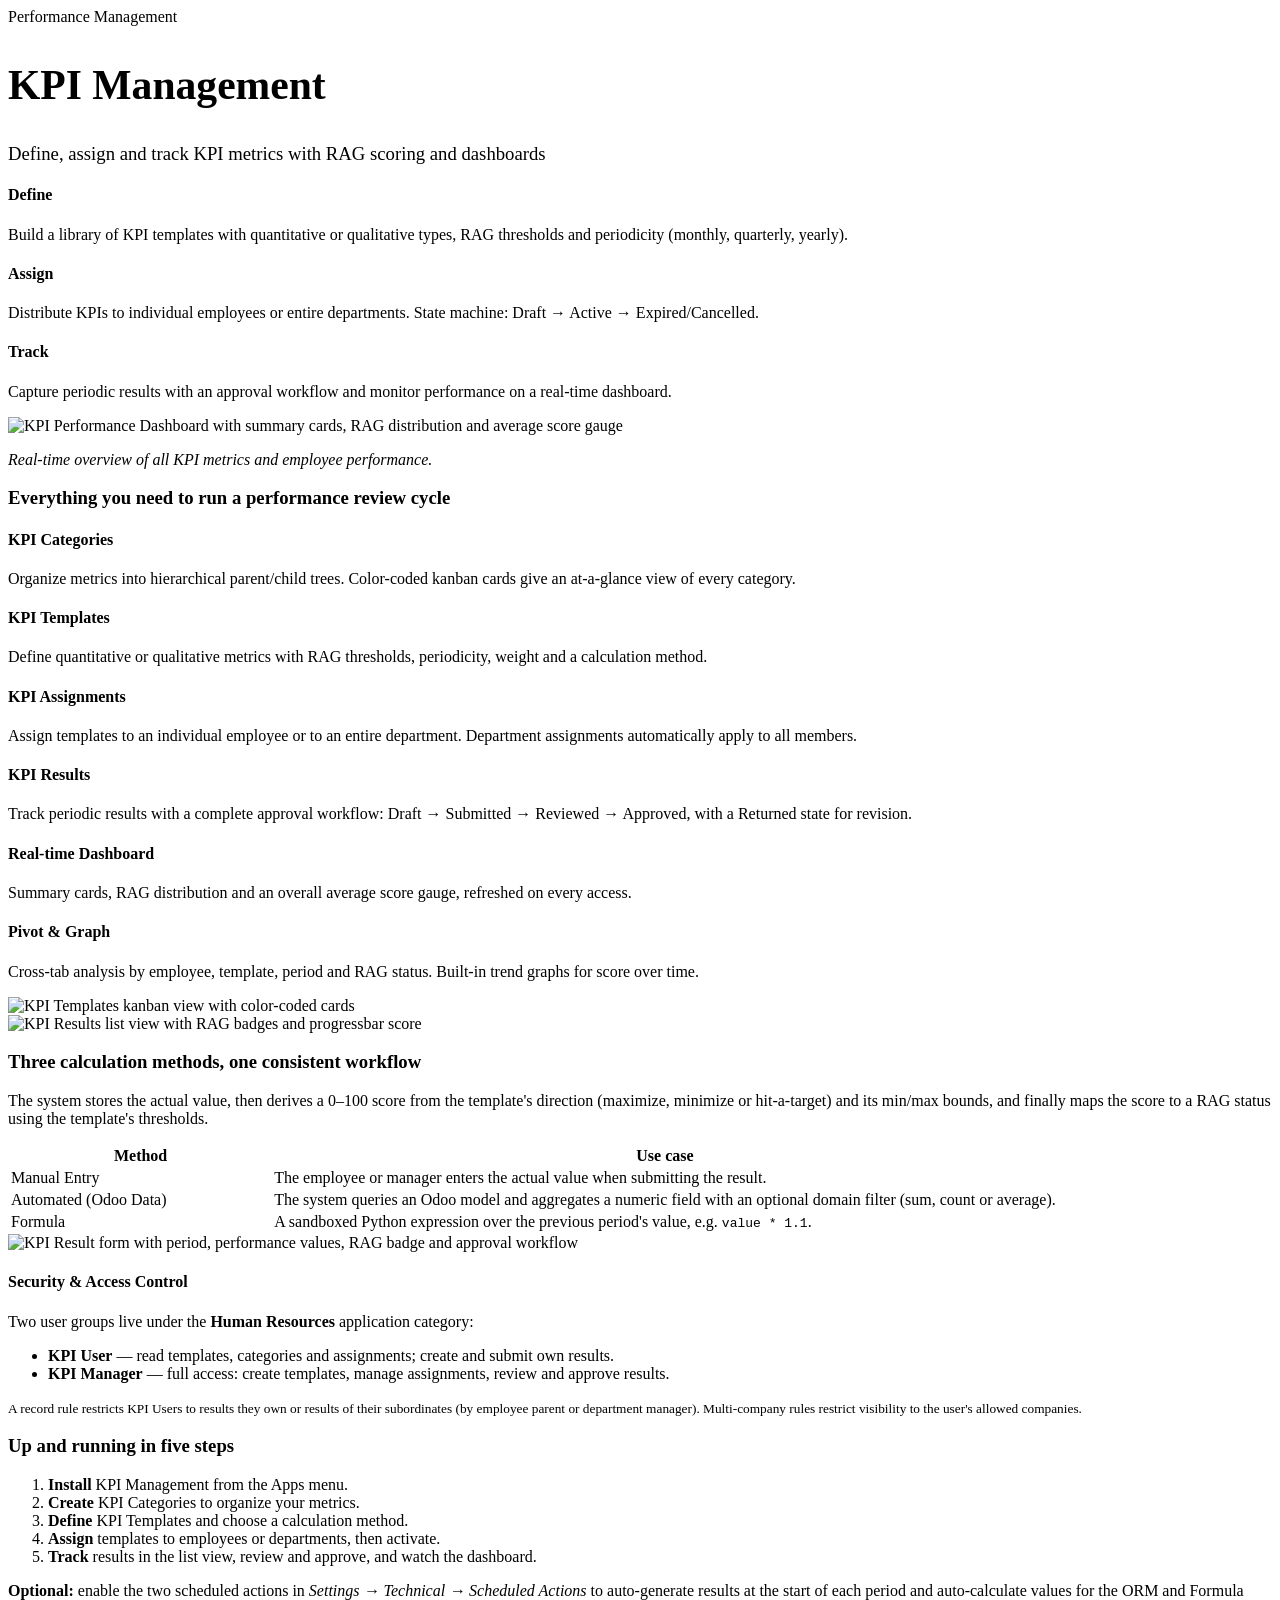
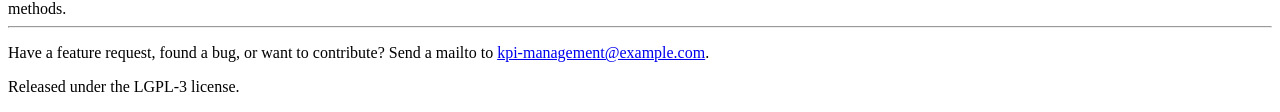
==== hr_performance_kpi/static/description/index.html @ 694bb1ae "First init: version 19.0 release" ====
<!DOCTYPE html>
<html>
<head>
<meta charset="utf-8"/>
<title>KPI Management</title>
</head>
<body>

<!-- ============================================================
     HERO
     ============================================================ -->
<section class="oe_container">
    <div class="oe_row oe_spaced text-center">
        <div class="col-md-12">
            <span class="badge badge-pill badge-primary mb-3 px-3 py-2">
                <i class="fa fa-line-chart mr-1"></i> Performance Management
            </span>
            <h2 class="oe_slogan" style="font-size: 2.6em; font-weight: 700;">
                KPI Management
            </h2>
            <h3 class="oe_slogan text-muted" style="font-weight: 300;">
                Define, assign and track KPI metrics with RAG scoring and dashboards
            </h3>
        </div>
    </div>
</section>

<!-- ============================================================
     VALUE PROPOSITION — three color blocks
     ============================================================ -->
<section class="oe_container">
    <div class="oe_row oe_spaced">
        <div class="col-md-4">
            <div class="card border-primary h-100">
                <div class="card-body text-center">
                    <i class="fa fa-bullseye fa-3x text-primary mb-2"></i>
                    <h4 class="card-title">Define</h4>
                    <p class="card-text">
                        Build a library of KPI templates with quantitative or
                        qualitative types, RAG thresholds and periodicity
                        (monthly, quarterly, yearly).
                    </p>
                </div>
            </div>
        </div>
        <div class="col-md-4">
            <div class="card border-success h-100">
                <div class="card-body text-center">
                    <i class="fa fa-users fa-3x text-success mb-2"></i>
                    <h4 class="card-title">Assign</h4>
                    <p class="card-text">
                        Distribute KPIs to individual employees or entire
                        departments. State machine:
                        Draft &rarr; Active &rarr; Expired/Cancelled.
                    </p>
                </div>
            </div>
        </div>
        <div class="col-md-4">
            <div class="card border-warning h-100">
                <div class="card-body text-center">
                    <i class="fa fa-tachometer fa-3x text-warning mb-2"></i>
                    <h4 class="card-title">Track</h4>
                    <p class="card-text">
                        Capture periodic results with an approval workflow and
                        monitor performance on a real-time dashboard.
                    </p>
                </div>
            </div>
        </div>
    </div>
</section>

<!-- ============================================================
     HERO SCREENSHOT
     ============================================================ -->
<section class="oe_container">
    <div class="oe_row oe_spaced text-center">
        <div class="col-md-12">
            <img class="img-fluid oe_screenshot shadow rounded"
                 src="dashboard.png"
                 alt="KPI Performance Dashboard with summary cards, RAG distribution and average score gauge"/>
        </div>
        <p class="text-muted mt-3">
            <em>Real-time overview of all KPI metrics and employee performance.</em>
        </p>
    </div>
</section>

<!-- ============================================================
     FEATURE GRID
     ============================================================ -->
<section class="oe_container">
    <div class="oe_row oe_spaced text-center">
        <h3 class="oe_slogan">Everything you need to run a performance review cycle</h3>
    </div>
    <div class="oe_row oe_spaced">
        <div class="col-md-6">
            <h4><i class="fa fa-folder-open text-primary mr-2"></i>KPI Categories</h4>
            <p>
                Organize metrics into hierarchical parent/child trees. Color-coded
                kanban cards give an at-a-glance view of every category.
            </p>
        </div>
        <div class="col-md-6">
            <h4><i class="fa fa-cogs text-primary mr-2"></i>KPI Templates</h4>
            <p>
                Define quantitative or qualitative metrics with RAG thresholds,
                periodicity, weight and a calculation method.
            </p>
        </div>
    </div>
    <div class="oe_row oe_spaced">
        <div class="col-md-6">
            <h4><i class="fa fa-user-plus text-success mr-2"></i>KPI Assignments</h4>
            <p>
                Assign templates to an individual employee or to an entire
                department. Department assignments automatically apply to all
                members.
            </p>
        </div>
        <div class="col-md-6">
            <h4><i class="fa fa-check-square-o text-success mr-2"></i>KPI Results</h4>
            <p>
                Track periodic results with a complete approval workflow:
                Draft &rarr; Submitted &rarr; Reviewed &rarr; Approved, with a
                Returned state for revision.
            </p>
        </div>
    </div>
    <div class="oe_row oe_spaced">
        <div class="col-md-6">
            <h4><i class="fa fa-dashboard text-warning mr-2"></i>Real-time Dashboard</h4>
            <p>
                Summary cards, RAG distribution and an overall average score
                gauge, refreshed on every access.
            </p>
        </div>
        <div class="col-md-6">
            <h4><i class="fa fa-bar-chart text-warning mr-2"></i>Pivot &amp; Graph</h4>
            <p>
                Cross-tab analysis by employee, template, period and RAG
                status. Built-in trend graphs for score over time.
            </p>
        </div>
    </div>
</section>

<!-- ============================================================
     SCREENSHOTS — kanban + tree
     ============================================================ -->
<section class="oe_container">
    <div class="oe_row oe_spaced text-center">
        <div class="col-md-6">
            <img class="img-fluid oe_screenshot shadow rounded"
                 src="kpi_templates_kanban_view.png"
                 alt="KPI Templates kanban view with color-coded cards"/>
        </div>
        <div class="col-md-6">
            <img class="img-fluid oe_screenshot shadow rounded"
                 src="kpi_results_tree_view.png"
                 alt="KPI Results list view with RAG badges and progressbar score"/>
        </div>
    </div>
</section>

<!-- ============================================================
     CALCULATION METHODS — table with badges
     ============================================================ -->
<section class="oe_container">
    <div class="oe_row oe_spaced">
        <h3 class="text-center">Three calculation methods, one consistent workflow</h3>
        <p class="text-center text-muted">
            The system stores the actual value, then derives a 0&ndash;100
            score from the template's direction (maximize, minimize or
            hit-a-target) and its min/max bounds, and finally maps the score
            to a RAG status using the template's thresholds.
        </p>
        <table class="table table-bordered oe_mt16">
            <thead class="thead-light">
                <tr>
                    <th style="width: 25%;">Method</th>
                    <th>Use case</th>
                </tr>
            </thead>
            <tbody>
                <tr>
                    <td>
                        <span class="badge badge-primary">Manual Entry</span>
                    </td>
                    <td>The employee or manager enters the actual value when submitting the result.</td>
                </tr>
                <tr>
                    <td>
                        <span class="badge badge-success">Automated (Odoo Data)</span>
                    </td>
                    <td>The system queries an Odoo model and aggregates a numeric field with an optional domain filter (sum, count or average).</td>
                </tr>
                <tr>
                    <td>
                        <span class="badge badge-warning">Formula</span>
                    </td>
                    <td>A sandboxed Python expression over the previous period's value, e.g. <code>value * 1.1</code>.</td>
                </tr>
            </tbody>
        </table>
    </div>
</section>

<!-- ============================================================
     FORM SCREENSHOT
     ============================================================ -->
<section class="oe_container">
    <div class="oe_row oe_spaced text-center">
        <div class="col-md-12">
            <img class="img-fluid oe_screenshot shadow rounded"
                 src="kpi_results_form_view.png"
                 alt="KPI Result form with period, performance values, RAG badge and approval workflow"/>
        </div>
    </div>
</section>

<!-- ============================================================
     SECURITY — callout
     ============================================================ -->
<section class="oe_container">
    <div class="oe_row oe_spaced">
        <div class="col-md-6 offset-md-3">
            <div class="card border-info">
                <div class="card-body">
                    <h4 class="card-title text-center">
                        <i class="fa fa-lock text-info mr-2"></i>Security &amp; Access Control
                    </h4>
                    <p class="card-text">
                        Two user groups live under the
                        <strong>Human Resources</strong> application category:
                    </p>
                    <ul class="mb-3">
                        <li><strong>KPI User</strong> &mdash; read templates, categories and assignments; create and submit own results.</li>
                        <li><strong>KPI Manager</strong> &mdash; full access: create templates, manage assignments, review and approve results.</li>
                    </ul>
                    <p class="card-text mb-0">
                        <small class="text-muted">
                            A record rule restricts KPI Users to results they
                            own or results of their subordinates (by employee
                            parent or department manager). Multi-company rules
                            restrict visibility to the user's allowed companies.
                        </small>
                    </p>
                </div>
            </div>
        </div>
    </div>
</section>

<!-- ============================================================
     SETUP STEPS
     ============================================================ -->
<section class="oe_container">
    <div class="oe_row oe_spaced">
        <h3 class="text-center">Up and running in five steps</h3>
        <div class="col-md-10 offset-md-1">
            <ol class="oe_mt16">
                <li><strong>Install</strong> KPI Management from the Apps menu.</li>
                <li><strong>Create</strong> KPI Categories to organize your metrics.</li>
                <li><strong>Define</strong> KPI Templates and choose a calculation method.</li>
                <li><strong>Assign</strong> templates to employees or departments, then activate.</li>
                <li><strong>Track</strong> results in the list view, review and approve, and watch the dashboard.</li>
            </ol>
            <div class="alert alert-info" role="alert">
                <i class="fa fa-clock-o mr-2"></i>
                <strong>Optional:</strong> enable the two scheduled actions in
                <em>Settings &rarr; Technical &rarr; Scheduled Actions</em> to
                auto-generate results at the start of each period and
                auto-calculate values for the ORM and Formula methods.
            </div>
        </div>
    </div>
</section>

<!-- ============================================================
     FOOTER
     ============================================================ -->
<section class="oe_container oe_separator">
    <div class="oe_row oe_spaced text-center">
        <div class="col-md-8 offset-md-2">
            <hr/>
            <p class="text-muted">
                Have a feature request, found a bug, or want to contribute?
                Send a mailto to
                <a href="mailto:kpi-management@example.com">kpi-management@example.com</a>.
            </p>
            <p class="text-muted small">
                Released under the
                <span class="badge badge-secondary">LGPL-3</span>
                license.
            </p>
        </div>
    </div>
</section>

</body>
</html>
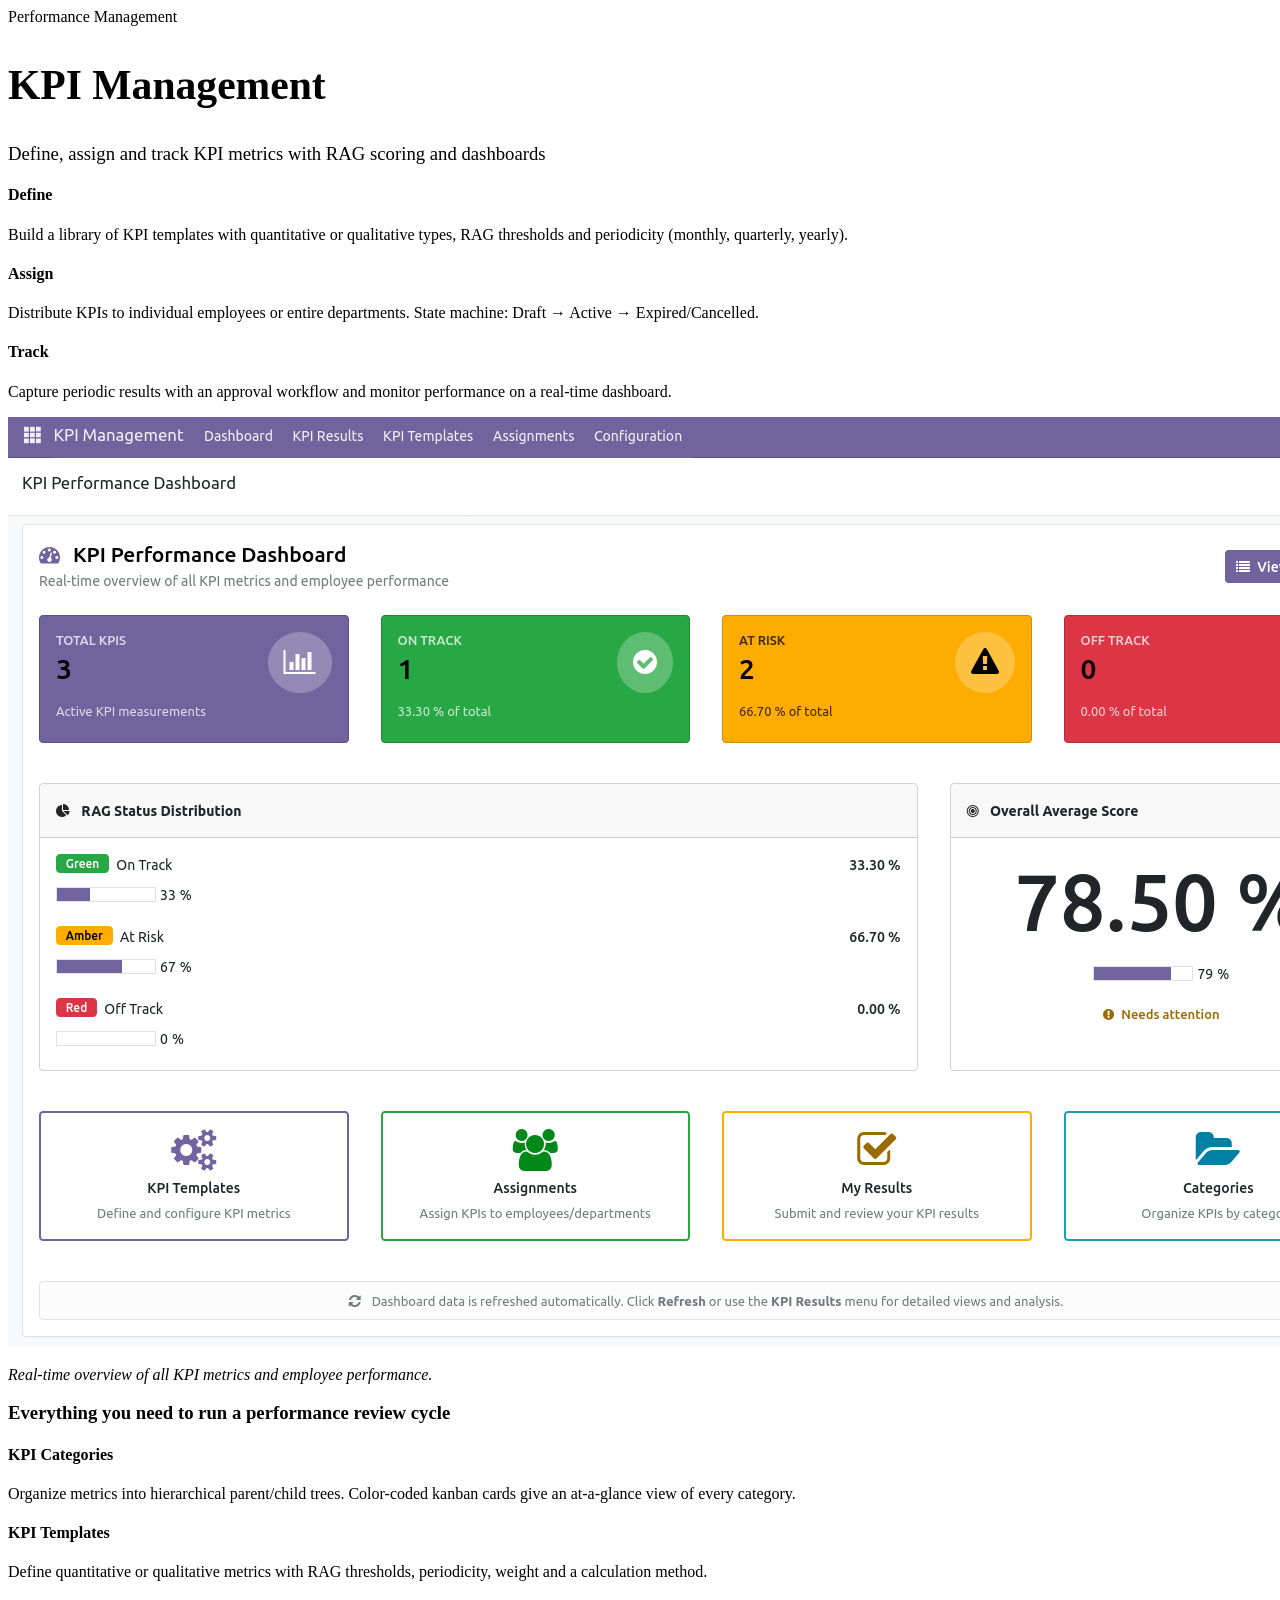
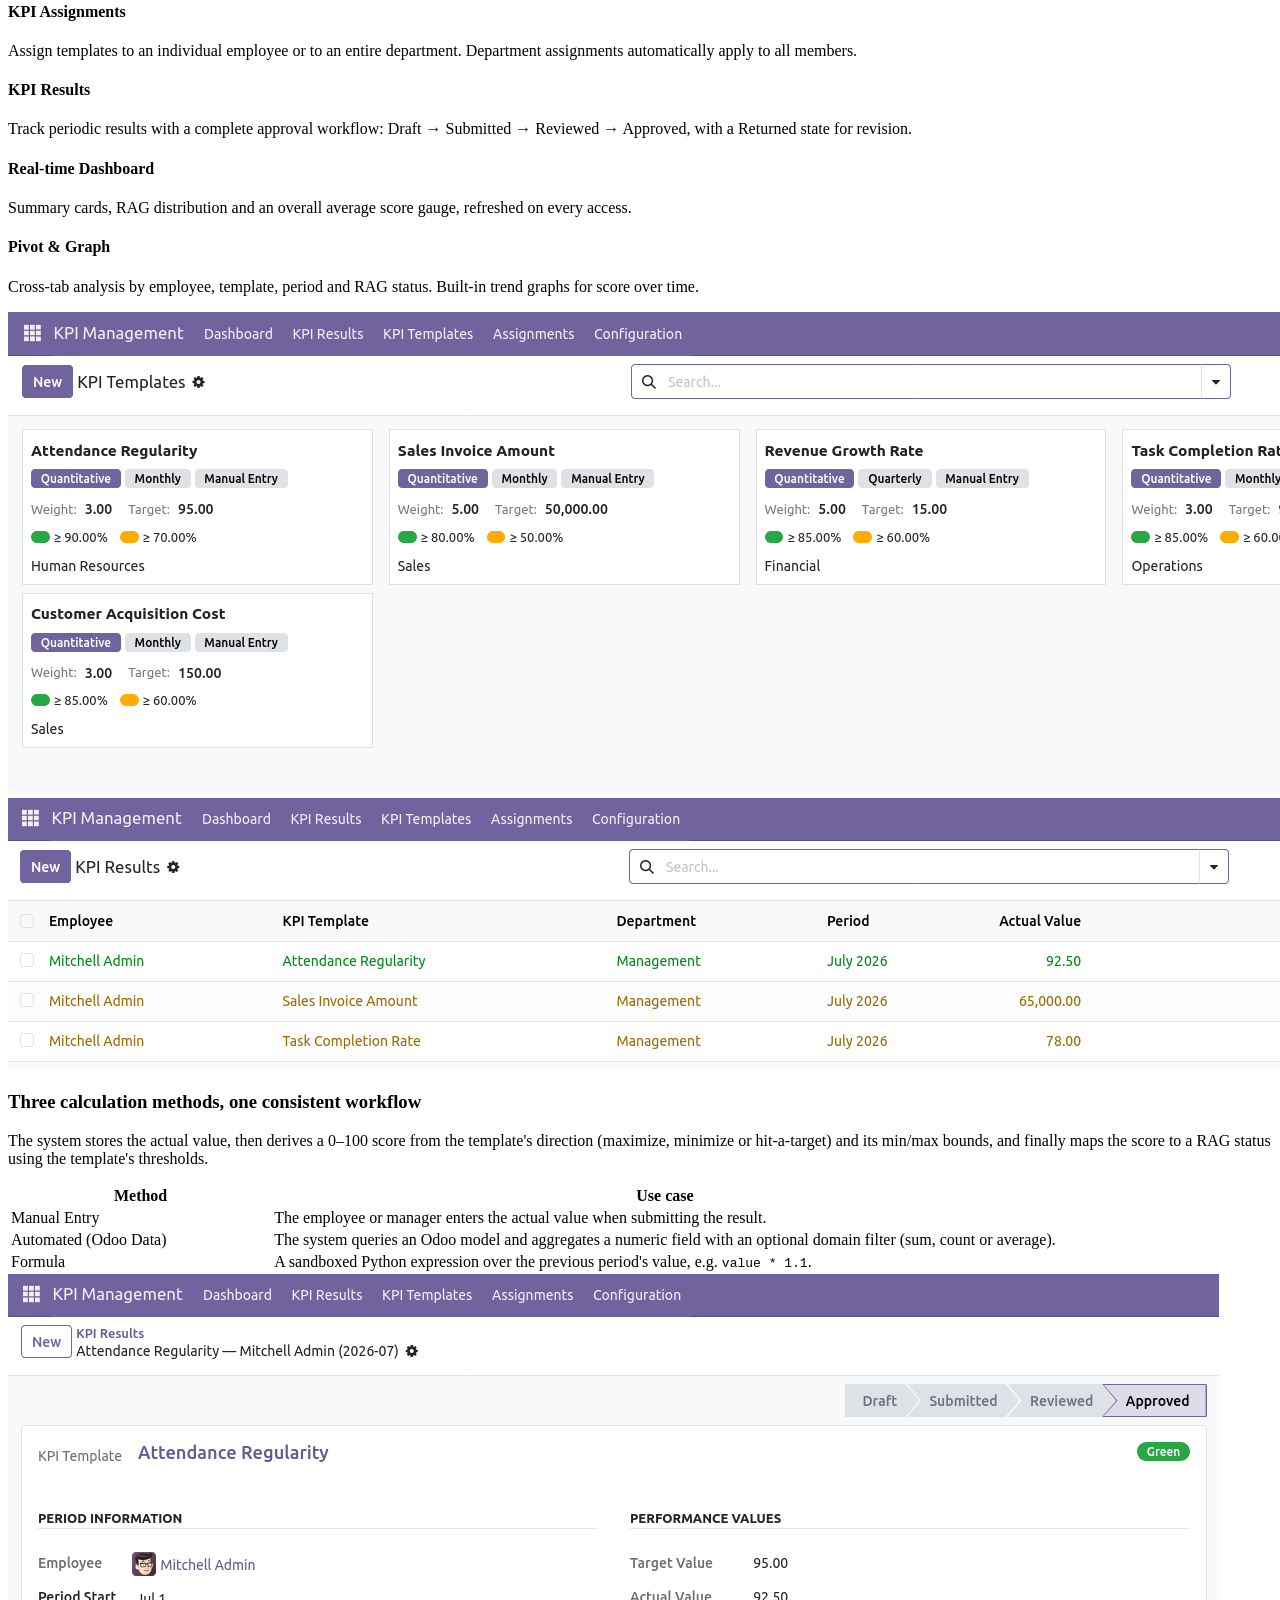
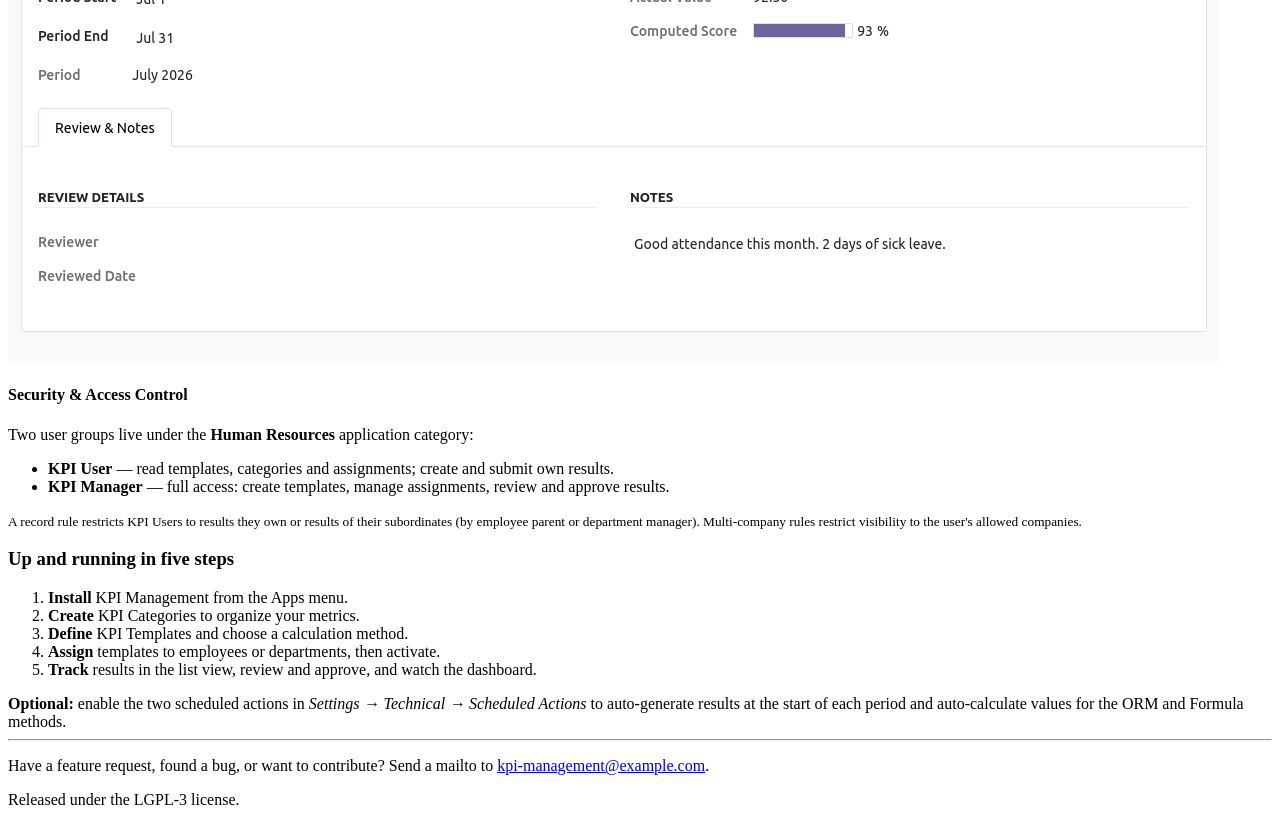
==== commit db11321f: "Polish index.html and README for store listing index.html:   - Make the Define/Assign/Track cards ho" ====
--- a/hr_performance_kpi/static/description/index.html
+++ b/hr_performance_kpi/static/description/index.html
@@ -26,45 +26,51 @@
 </section>
 
 <!-- ============================================================
-     VALUE PROPOSITION — three color blocks
+     VALUE PROPOSITION — three horizontal feature cards
      ============================================================ -->
 <section class="oe_container">
     <div class="oe_row oe_spaced">
         <div class="col-md-4">
             <div class="card border-primary h-100">
-                <div class="card-body text-center">
-                    <i class="fa fa-bullseye fa-3x text-primary mb-2"></i>
-                    <h4 class="card-title">Define</h4>
-                    <p class="card-text">
-                        Build a library of KPI templates with quantitative or
-                        qualitative types, RAG thresholds and periodicity
-                        (monthly, quarterly, yearly).
-                    </p>
+                <div class="card-body d-flex align-items-start">
+                    <i class="fa fa-bullseye fa-3x text-primary mr-3 mt-1"></i>
+                    <div>
+                        <h4 class="card-title">Define</h4>
+                        <p class="card-text">
+                            Build a library of KPI templates with quantitative or
+                            qualitative types, RAG thresholds and periodicity
+                            (monthly, quarterly, yearly).
+                        </p>
+                    </div>
                 </div>
             </div>
         </div>
         <div class="col-md-4">
             <div class="card border-success h-100">
-                <div class="card-body text-center">
-                    <i class="fa fa-users fa-3x text-success mb-2"></i>
-                    <h4 class="card-title">Assign</h4>
-                    <p class="card-text">
-                        Distribute KPIs to individual employees or entire
-                        departments. State machine:
-                        Draft &rarr; Active &rarr; Expired/Cancelled.
-                    </p>
+                <div class="card-body d-flex align-items-start">
+                    <i class="fa fa-users fa-3x text-success mr-3 mt-1"></i>
+                    <div>
+                        <h4 class="card-title">Assign</h4>
+                        <p class="card-text">
+                            Distribute KPIs to individual employees or entire
+                            departments. State machine:
+                            Draft &rarr; Active &rarr; Expired/Cancelled.
+                        </p>
+                    </div>
                 </div>
             </div>
         </div>
         <div class="col-md-4">
             <div class="card border-warning h-100">
-                <div class="card-body text-center">
-                    <i class="fa fa-tachometer fa-3x text-warning mb-2"></i>
-                    <h4 class="card-title">Track</h4>
-                    <p class="card-text">
-                        Capture periodic results with an approval workflow and
-                        monitor performance on a real-time dashboard.
-                    </p>
+                <div class="card-body d-flex align-items-start">
+                    <i class="fa fa-tachometer fa-3x text-warning mr-3 mt-1"></i>
+                    <div>
+                        <h4 class="card-title">Track</h4>
+                        <p class="card-text">
+                            Capture periodic results with an approval workflow
+                            and monitor performance on a real-time dashboard.
+                        </p>
+                    </div>
                 </div>
             </div>
         </div>
@@ -78,7 +84,7 @@
     <div class="oe_row oe_spaced text-center">
         <div class="col-md-12">
             <img class="img-fluid oe_screenshot shadow rounded"
-                 src="dashboard.png"
+                 src="../img/dashboard.png"
                  alt="KPI Performance Dashboard with summary cards, RAG distribution and average score gauge"/>
         </div>
         <p class="text-muted mt-3">
@@ -153,12 +159,12 @@
     <div class="oe_row oe_spaced text-center">
         <div class="col-md-6">
             <img class="img-fluid oe_screenshot shadow rounded"
-                 src="kpi_templates_kanban_view.png"
+                 src="../img/kpi_templates_kanban_view.png"
                  alt="KPI Templates kanban view with color-coded cards"/>
         </div>
         <div class="col-md-6">
             <img class="img-fluid oe_screenshot shadow rounded"
-                 src="kpi_results_tree_view.png"
+                 src="../img/kpi_results_tree_view.png"
                  alt="KPI Results list view with RAG badges and progressbar score"/>
         </div>
     </div>
@@ -214,7 +220,7 @@
     <div class="oe_row oe_spaced text-center">
         <div class="col-md-12">
             <img class="img-fluid oe_screenshot shadow rounded"
-                 src="kpi_results_form_view.png"
+                 src="../img/kpi_results_form_view.png"
                  alt="KPI Result form with period, performance values, RAG badge and approval workflow"/>
         </div>
     </div>
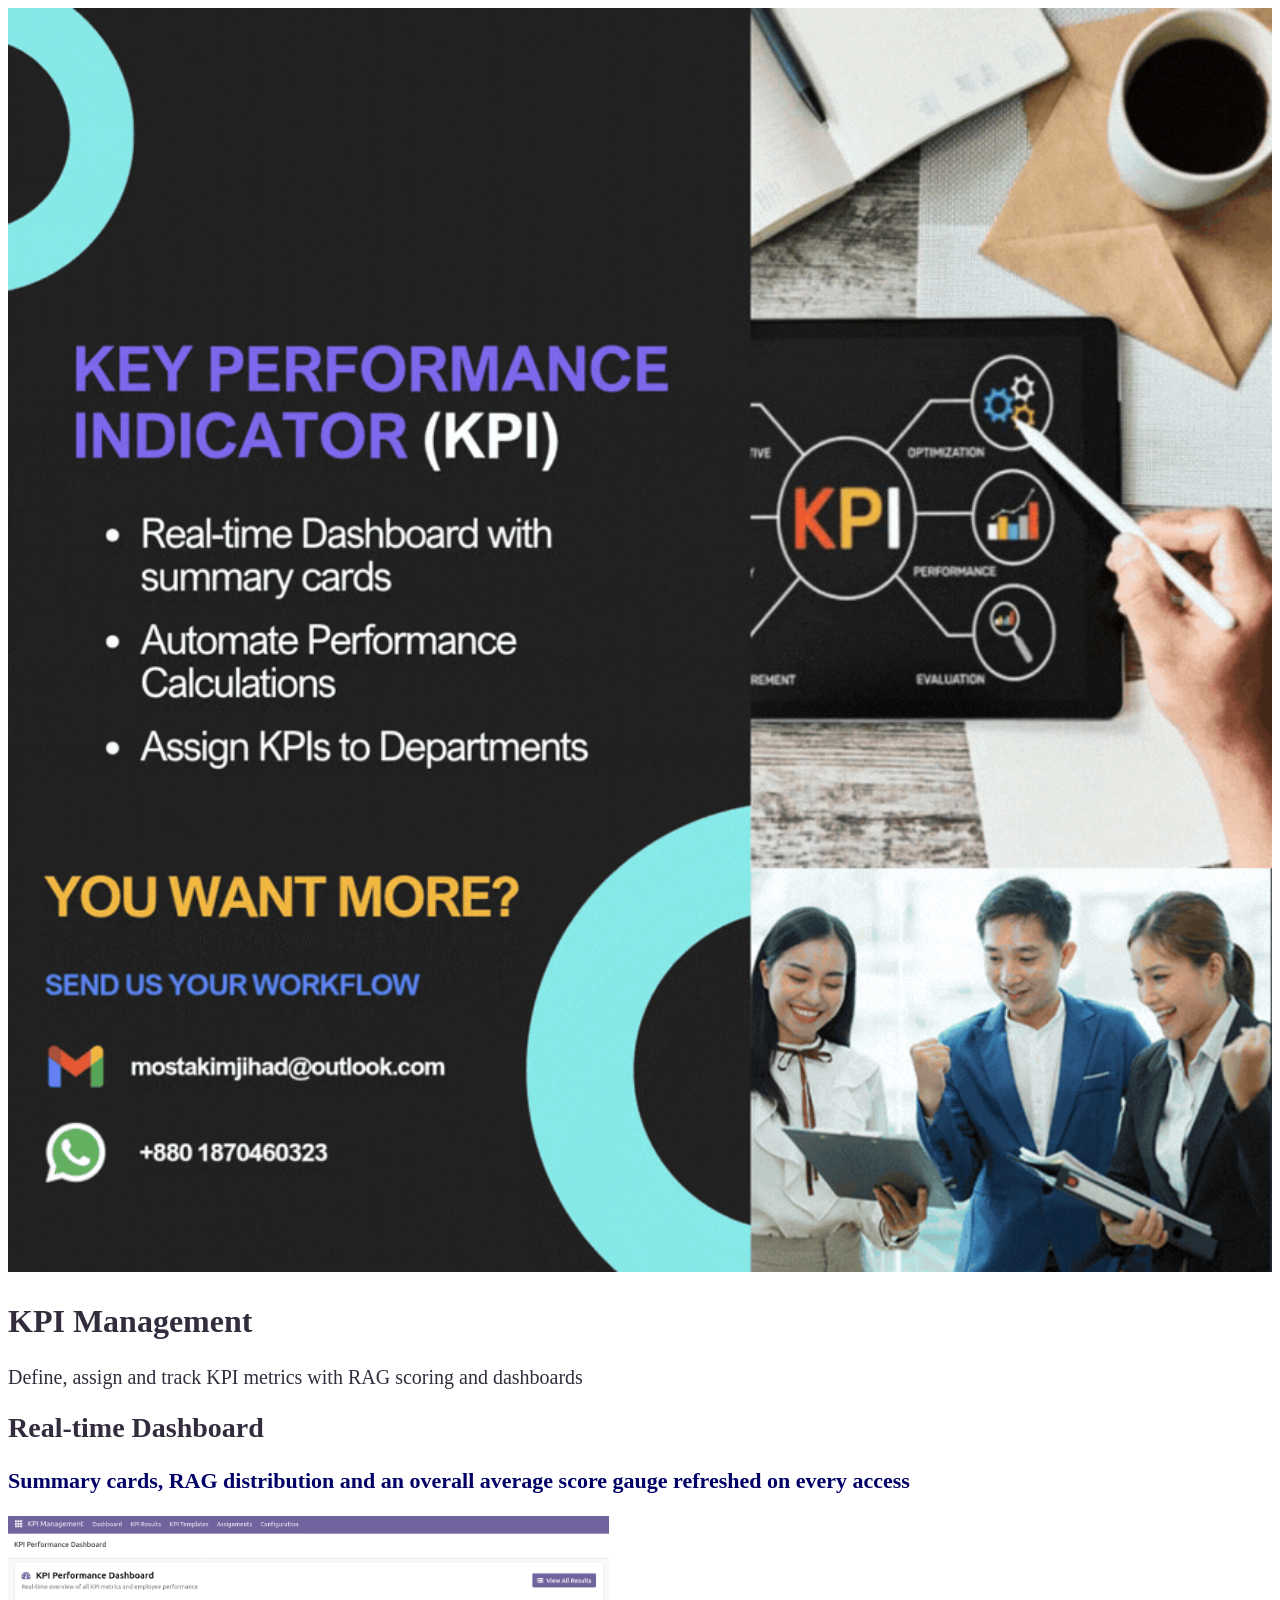
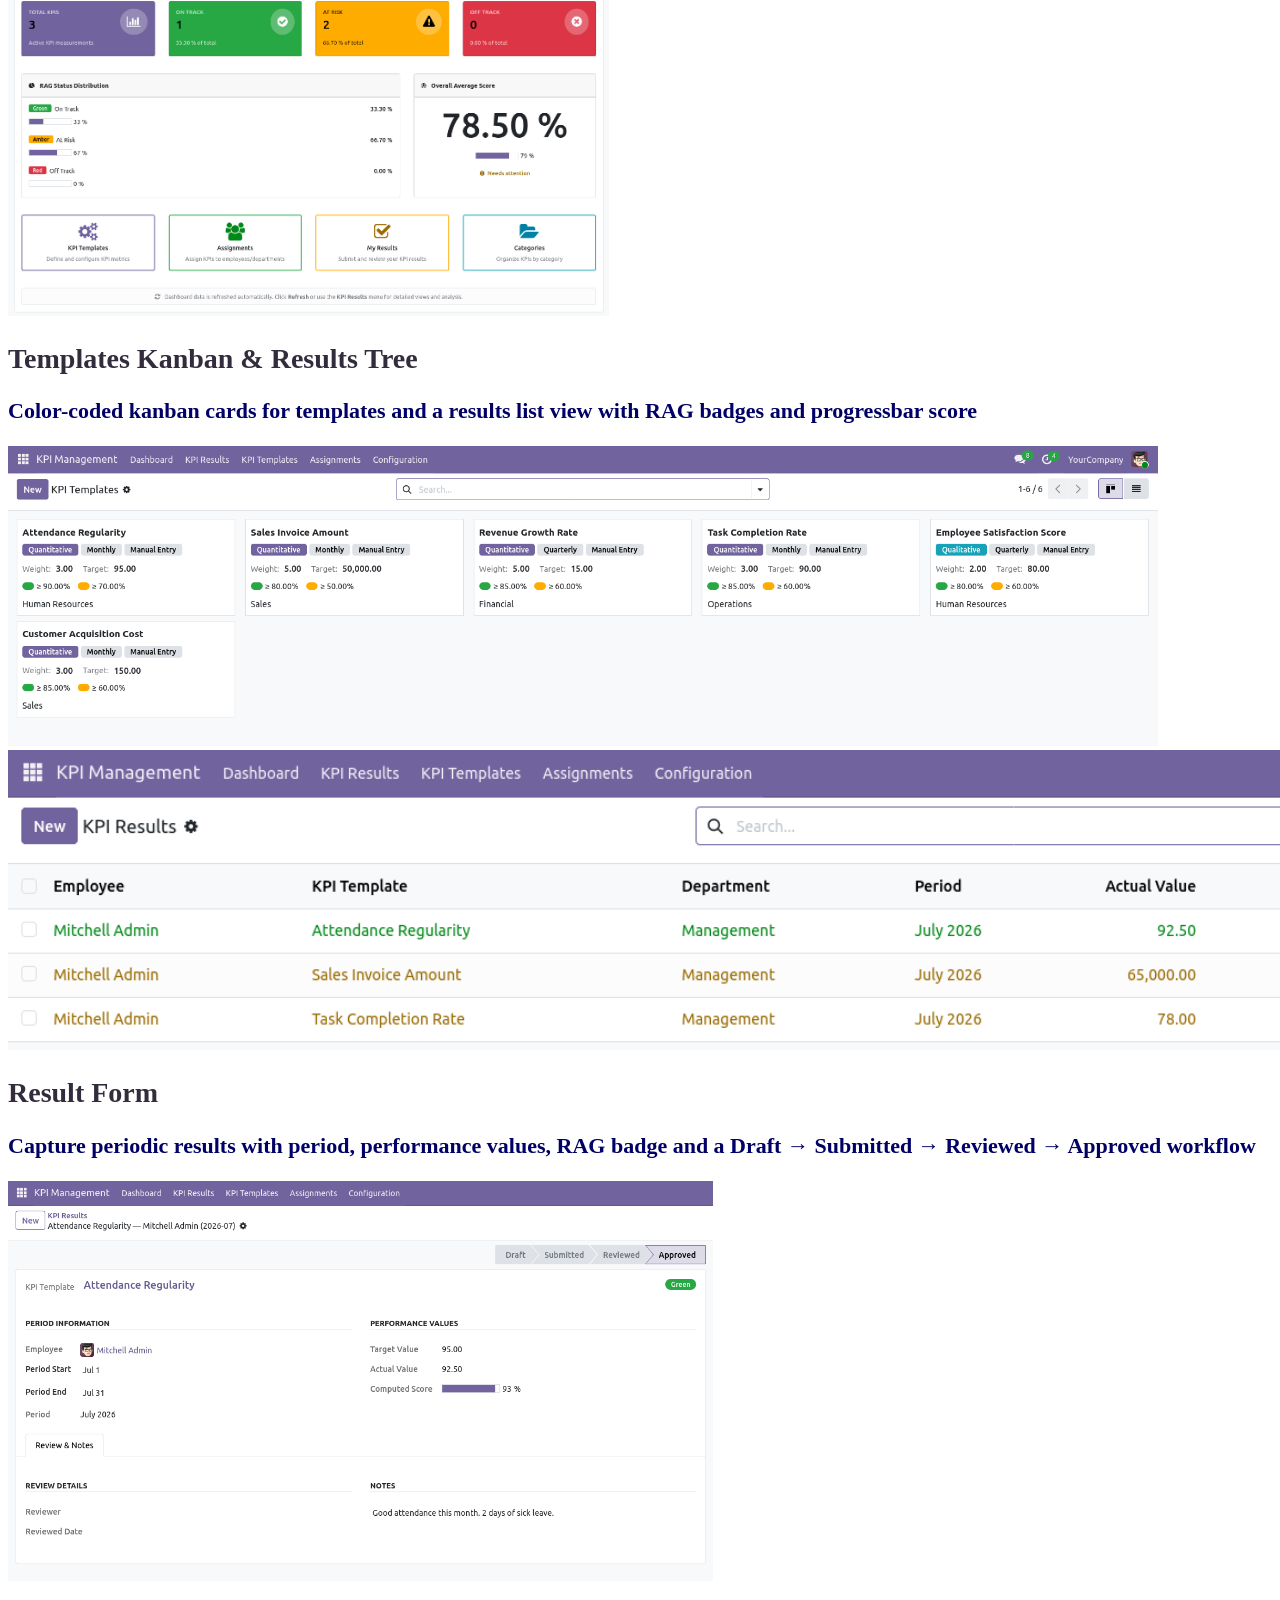
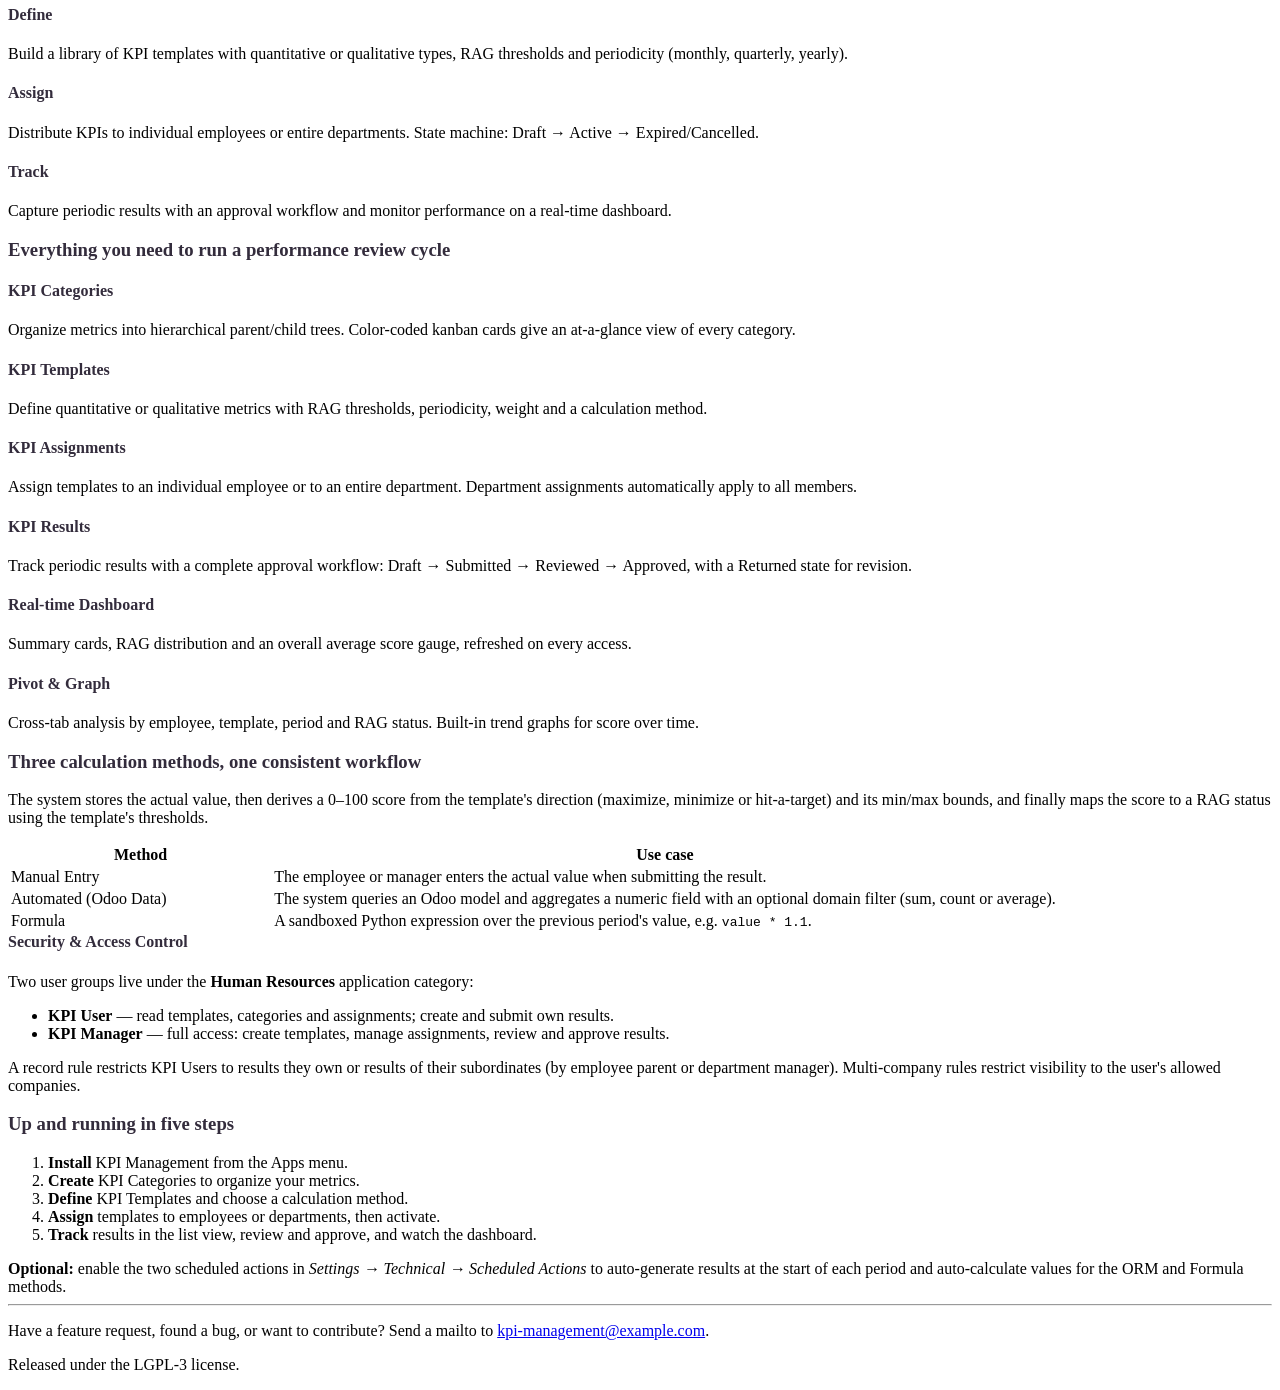
==== commit 9c0fe078: "[HOTFIX] banner and index html" ====
--- a/hr_performance_kpi/static/description/index.html
+++ b/hr_performance_kpi/static/description/index.html
@@ -7,18 +7,26 @@
 <body>
 
 <!-- ============================================================
+     BANNER
+     ============================================================ -->
+<section class="oe_container">
+    <div class="oe_row oe_spaced">
+        <div class="oe_span12 text-center">
+            <img src="banner.gif" style="width: 100%; max-width: 100%; height: auto;"/>
+        </div>
+    </div>
+</section>
+
+<!-- ============================================================
      HERO
      ============================================================ -->
-<section class="oe_container">
+<section class="oe_container oe_dark">
     <div class="oe_row oe_spaced text-center">
-        <div class="col-md-12">
-            <span class="badge badge-pill badge-primary mb-3 px-3 py-2">
-                <i class="fa fa-line-chart mr-1"></i> Performance Management
-            </span>
-            <h2 class="oe_slogan" style="font-size: 2.6em; font-weight: 700;">
+        <div class="oe_span12">
+            <h2 class="oe_slogan" style="color:#332c3c;font-size: 32px;font-weight: bold;">
                 KPI Management
             </h2>
-            <h3 class="oe_slogan text-muted" style="font-weight: 300;">
+            <h3 class="oe_slogan" style="color:#332c3c;font-size: 20px;font-weight: 300;">
                 Define, assign and track KPI metrics with RAG scoring and dashboards
             </h3>
         </div>
@@ -26,90 +34,126 @@
 </section>
 
 <!-- ============================================================
-     VALUE PROPOSITION — three horizontal feature cards
-     ============================================================ -->
-<section class="oe_container">
-    <div class="oe_row oe_spaced">
-        <div class="col-md-4">
-            <div class="card border-primary h-100">
-                <div class="card-body d-flex align-items-start">
-                    <i class="fa fa-bullseye fa-3x text-primary mr-3 mt-1"></i>
-                    <div>
-                        <h4 class="card-title">Define</h4>
-                        <p class="card-text">
-                            Build a library of KPI templates with quantitative or
-                            qualitative types, RAG thresholds and periodicity
-                            (monthly, quarterly, yearly).
-                        </p>
-                    </div>
-                </div>
-            </div>
-        </div>
-        <div class="col-md-4">
-            <div class="card border-success h-100">
-                <div class="card-body d-flex align-items-start">
-                    <i class="fa fa-users fa-3x text-success mr-3 mt-1"></i>
-                    <div>
-                        <h4 class="card-title">Assign</h4>
-                        <p class="card-text">
-                            Distribute KPIs to individual employees or entire
-                            departments. State machine:
-                            Draft &rarr; Active &rarr; Expired/Cancelled.
-                        </p>
-                    </div>
-                </div>
-            </div>
-        </div>
-        <div class="col-md-4">
-            <div class="card border-warning h-100">
-                <div class="card-body d-flex align-items-start">
-                    <i class="fa fa-tachometer fa-3x text-warning mr-3 mt-1"></i>
-                    <div>
-                        <h4 class="card-title">Track</h4>
-                        <p class="card-text">
-                            Capture periodic results with an approval workflow
-                            and monitor performance on a real-time dashboard.
-                        </p>
-                    </div>
-                </div>
-            </div>
-        </div>
-    </div>
-</section>
-
-<!-- ============================================================
-     HERO SCREENSHOT
+     DASHBOARD SCREENSHOT
+     ============================================================ -->
+<section class="oe_container">
+    <div class="oe_row oe_spaced">
+        <div class="oe_span12">
+            <h2 class="oe_slogan" style="color:#332c3c;font-size: 28px;">Real-time Dashboard</h2>
+            <h3 class="oe_slogan" style="color:#000066;font-size: 22px;">
+                Summary cards, RAG distribution and an overall average score gauge
+                refreshed on every access
+            </h3>
+            <div class="oe_demo oe_picture oe_screenshot">
+                <img src="dashboard.png" style="height:400px;">
+            </div>
+        </div>
+    </div>
+</section>
+
+<!-- ============================================================
+     TEMPLATES KANBAN + RESULTS TREE
+     ============================================================ -->
+<section class="oe_container oe_dark">
+    <div class="oe_row oe_spaced">
+        <div class="oe_span12">
+            <h2 class="oe_slogan" style="color:#332c3c;font-size: 28px;">Templates Kanban &amp; Results Tree</h2>
+            <h3 class="oe_slogan" style="color:#000066;font-size: 22px;">
+                Color-coded kanban cards for templates and a results list view with
+                RAG badges and progressbar score
+            </h3>
+        </div>
+    </div>
+    <div class="oe_row oe_spaced">
+        <div class="oe_span6">
+            <div class="oe_demo oe_picture oe_screenshot">
+                <img src="kpi_templates_kanban.png" style="height:300px;">
+            </div>
+        </div>
+        <div class="oe_span6">
+            <div class="oe_demo oe_picture oe_screenshot">
+                <img src="kpi_results_tree.png" style="height:300px;">
+            </div>
+        </div>
+    </div>
+</section>
+
+<!-- ============================================================
+     RESULT FORM
+     ============================================================ -->
+<section class="oe_container">
+    <div class="oe_row oe_spaced">
+        <div class="oe_span12">
+            <h2 class="oe_slogan" style="color:#332c3c;font-size: 28px;">Result Form</h2>
+            <h3 class="oe_slogan" style="color:#000066;font-size: 22px;">
+                Capture periodic results with period, performance values, RAG badge
+                and a Draft &rarr; Submitted &rarr; Reviewed &rarr; Approved workflow
+            </h3>
+            <div class="oe_demo oe_picture oe_screenshot">
+                <img src="kpi_results_form.png" style="height:400px;">
+            </div>
+        </div>
+    </div>
+</section>
+
+<!-- ============================================================
+     VALUE PROPOSITION — three feature cards
+     ============================================================ -->
+<section class="oe_container oe_dark">
+    <div class="oe_row oe_spaced">
+        <div class="oe_span4">
+            <h4 style="color:#332c3c;">
+                <i class="fa fa-bullseye text-primary mr-2"></i>Define
+            </h4>
+            <p>
+                Build a library of KPI templates with quantitative or qualitative
+                types, RAG thresholds and periodicity (monthly, quarterly, yearly).
+            </p>
+        </div>
+        <div class="oe_span4">
+            <h4 style="color:#332c3c;">
+                <i class="fa fa-users text-success mr-2"></i>Assign
+            </h4>
+            <p>
+                Distribute KPIs to individual employees or entire departments.
+                State machine: Draft &rarr; Active &rarr; Expired/Cancelled.
+            </p>
+        </div>
+        <div class="oe_span4">
+            <h4 style="color:#332c3c;">
+                <i class="fa fa-tachometer text-warning mr-2"></i>Track
+            </h4>
+            <p>
+                Capture periodic results with an approval workflow and monitor
+                performance on a real-time dashboard.
+            </p>
+        </div>
+    </div>
+</section>
+
+<!-- ============================================================
+     FEATURES
      ============================================================ -->
 <section class="oe_container">
     <div class="oe_row oe_spaced text-center">
-        <div class="col-md-12">
-            <img class="img-fluid oe_screenshot shadow rounded"
-                 src="../img/dashboard.png"
-                 alt="KPI Performance Dashboard with summary cards, RAG distribution and average score gauge"/>
-        </div>
-        <p class="text-muted mt-3">
-            <em>Real-time overview of all KPI metrics and employee performance.</em>
-        </p>
-    </div>
-</section>
-
-<!-- ============================================================
-     FEATURE GRID
-     ============================================================ -->
-<section class="oe_container">
-    <div class="oe_row oe_spaced text-center">
-        <h3 class="oe_slogan">Everything you need to run a performance review cycle</h3>
-    </div>
-    <div class="oe_row oe_spaced">
-        <div class="col-md-6">
-            <h4><i class="fa fa-folder-open text-primary mr-2"></i>KPI Categories</h4>
+        <h3 class="oe_slogan" style="color:#332c3c;">
+            Everything you need to run a performance review cycle
+        </h3>
+    </div>
+    <div class="oe_row oe_spaced">
+        <div class="oe_span6">
+            <h4 style="color:#332c3c;">
+                <i class="fa fa-folder-open text-primary mr-2"></i>KPI Categories
+            </h4>
             <p>
                 Organize metrics into hierarchical parent/child trees. Color-coded
                 kanban cards give an at-a-glance view of every category.
             </p>
         </div>
-        <div class="col-md-6">
-            <h4><i class="fa fa-cogs text-primary mr-2"></i>KPI Templates</h4>
+        <div class="oe_span6">
+            <h4 style="color:#332c3c;">
+                <i class="fa fa-cogs text-primary mr-2"></i>KPI Templates
+            </h4>
             <p>
                 Define quantitative or qualitative metrics with RAG thresholds,
                 periodicity, weight and a calculation method.
@@ -117,16 +161,20 @@
         </div>
     </div>
     <div class="oe_row oe_spaced">
-        <div class="col-md-6">
-            <h4><i class="fa fa-user-plus text-success mr-2"></i>KPI Assignments</h4>
+        <div class="oe_span6">
+            <h4 style="color:#332c3c;">
+                <i class="fa fa-user-plus text-success mr-2"></i>KPI Assignments
+            </h4>
             <p>
                 Assign templates to an individual employee or to an entire
                 department. Department assignments automatically apply to all
                 members.
             </p>
         </div>
-        <div class="col-md-6">
-            <h4><i class="fa fa-check-square-o text-success mr-2"></i>KPI Results</h4>
+        <div class="oe_span6">
+            <h4 style="color:#332c3c;">
+                <i class="fa fa-check-square-o text-success mr-2"></i>KPI Results
+            </h4>
             <p>
                 Track periodic results with a complete approval workflow:
                 Draft &rarr; Submitted &rarr; Reviewed &rarr; Approved, with a
@@ -135,55 +183,43 @@
         </div>
     </div>
     <div class="oe_row oe_spaced">
-        <div class="col-md-6">
-            <h4><i class="fa fa-dashboard text-warning mr-2"></i>Real-time Dashboard</h4>
+        <div class="oe_span6">
+            <h4 style="color:#332c3c;">
+                <i class="fa fa-dashboard text-warning mr-2"></i>Real-time Dashboard
+            </h4>
             <p>
                 Summary cards, RAG distribution and an overall average score
                 gauge, refreshed on every access.
             </p>
         </div>
-        <div class="col-md-6">
-            <h4><i class="fa fa-bar-chart text-warning mr-2"></i>Pivot &amp; Graph</h4>
-            <p>
-                Cross-tab analysis by employee, template, period and RAG
-                status. Built-in trend graphs for score over time.
-            </p>
-        </div>
-    </div>
-</section>
-
-<!-- ============================================================
-     SCREENSHOTS — kanban + tree
-     ============================================================ -->
-<section class="oe_container">
-    <div class="oe_row oe_spaced text-center">
-        <div class="col-md-6">
-            <img class="img-fluid oe_screenshot shadow rounded"
-                 src="../img/kpi_templates_kanban_view.png"
-                 alt="KPI Templates kanban view with color-coded cards"/>
-        </div>
-        <div class="col-md-6">
-            <img class="img-fluid oe_screenshot shadow rounded"
-                 src="../img/kpi_results_tree_view.png"
-                 alt="KPI Results list view with RAG badges and progressbar score"/>
-        </div>
-    </div>
-</section>
-
-<!-- ============================================================
-     CALCULATION METHODS — table with badges
-     ============================================================ -->
-<section class="oe_container">
-    <div class="oe_row oe_spaced">
-        <h3 class="text-center">Three calculation methods, one consistent workflow</h3>
-        <p class="text-center text-muted">
+        <div class="oe_span6">
+            <h4 style="color:#332c3c;">
+                <i class="fa fa-bar-chart text-warning mr-2"></i>Pivot &amp; Graph
+            </h4>
+            <p>
+                Cross-tab analysis by employee, template, period and RAG status.
+                Built-in trend graphs for score over time.
+            </p>
+        </div>
+    </div>
+</section>
+
+<!-- ============================================================
+     CALCULATION METHODS
+     ============================================================ -->
+<section class="oe_container oe_dark">
+    <div class="oe_row oe_spaced">
+        <h3 class="oe_slogan text-center" style="color:#332c3c;">
+            Three calculation methods, one consistent workflow
+        </h3>
+        <p class="text-center">
             The system stores the actual value, then derives a 0&ndash;100
             score from the template's direction (maximize, minimize or
             hit-a-target) and its min/max bounds, and finally maps the score
             to a RAG status using the template's thresholds.
         </p>
         <table class="table table-bordered oe_mt16">
-            <thead class="thead-light">
+            <thead>
                 <tr>
                     <th style="width: 25%;">Method</th>
                     <th>Use case</th>
@@ -192,19 +228,19 @@
             <tbody>
                 <tr>
                     <td>
-                        <span class="badge badge-primary">Manual Entry</span>
+                        <span class="label label-primary">Manual Entry</span>
                     </td>
                     <td>The employee or manager enters the actual value when submitting the result.</td>
                 </tr>
                 <tr>
                     <td>
-                        <span class="badge badge-success">Automated (Odoo Data)</span>
+                        <span class="label label-success">Automated (Odoo Data)</span>
                     </td>
                     <td>The system queries an Odoo model and aggregates a numeric field with an optional domain filter (sum, count or average).</td>
                 </tr>
                 <tr>
                     <td>
-                        <span class="badge badge-warning">Formula</span>
+                        <span class="label label-warning">Formula</span>
                     </td>
                     <td>A sandboxed Python expression over the previous period's value, e.g. <code>value * 1.1</code>.</td>
                 </tr>
@@ -214,46 +250,29 @@
 </section>
 
 <!-- ============================================================
-     FORM SCREENSHOT
-     ============================================================ -->
-<section class="oe_container">
-    <div class="oe_row oe_spaced text-center">
-        <div class="col-md-12">
-            <img class="img-fluid oe_screenshot shadow rounded"
-                 src="../img/kpi_results_form_view.png"
-                 alt="KPI Result form with period, performance values, RAG badge and approval workflow"/>
-        </div>
-    </div>
-</section>
-
-<!-- ============================================================
-     SECURITY — callout
-     ============================================================ -->
-<section class="oe_container">
-    <div class="oe_row oe_spaced">
-        <div class="col-md-6 offset-md-3">
-            <div class="card border-info">
-                <div class="card-body">
-                    <h4 class="card-title text-center">
-                        <i class="fa fa-lock text-info mr-2"></i>Security &amp; Access Control
-                    </h4>
-                    <p class="card-text">
-                        Two user groups live under the
-                        <strong>Human Resources</strong> application category:
-                    </p>
-                    <ul class="mb-3">
-                        <li><strong>KPI User</strong> &mdash; read templates, categories and assignments; create and submit own results.</li>
-                        <li><strong>KPI Manager</strong> &mdash; full access: create templates, manage assignments, review and approve results.</li>
-                    </ul>
-                    <p class="card-text mb-0">
-                        <small class="text-muted">
-                            A record rule restricts KPI Users to results they
-                            own or results of their subordinates (by employee
-                            parent or department manager). Multi-company rules
-                            restrict visibility to the user's allowed companies.
-                        </small>
-                    </p>
-                </div>
+     SECURITY
+     ============================================================ -->
+<section class="oe_container">
+    <div class="oe_row oe_spaced">
+        <div class="oe_span8 oe_offset2">
+            <div class="alert alert-info" role="alert" style="margin-bottom: 0;">
+                <h4 style="color:#332c3c;margin-top:0;">
+                    <i class="fa fa-lock mr-2"></i>Security &amp; Access Control
+                </h4>
+                <p>
+                    Two user groups live under the
+                    <strong>Human Resources</strong> application category:
+                </p>
+                <ul>
+                    <li><strong>KPI User</strong> &mdash; read templates, categories and assignments; create and submit own results.</li>
+                    <li><strong>KPI Manager</strong> &mdash; full access: create templates, manage assignments, review and approve results.</li>
+                </ul>
+                <p style="margin-bottom:0;">
+                    A record rule restricts KPI Users to results they own or
+                    results of their subordinates (by employee parent or
+                    department manager). Multi-company rules restrict visibility
+                    to the user's allowed companies.
+                </p>
             </div>
         </div>
     </div>
@@ -262,10 +281,12 @@
 <!-- ============================================================
      SETUP STEPS
      ============================================================ -->
-<section class="oe_container">
-    <div class="oe_row oe_spaced">
-        <h3 class="text-center">Up and running in five steps</h3>
-        <div class="col-md-10 offset-md-1">
+<section class="oe_container oe_dark">
+    <div class="oe_row oe_spaced">
+        <h3 class="oe_slogan text-center" style="color:#332c3c;">
+            Up and running in five steps
+        </h3>
+        <div class="oe_span10 oe_offset1">
             <ol class="oe_mt16">
                 <li><strong>Install</strong> KPI Management from the Apps menu.</li>
                 <li><strong>Create</strong> KPI Categories to organize your metrics.</li>
@@ -289,16 +310,16 @@
      ============================================================ -->
 <section class="oe_container oe_separator">
     <div class="oe_row oe_spaced text-center">
-        <div class="col-md-8 offset-md-2">
+        <div class="oe_span8 oe_offset2">
             <hr/>
-            <p class="text-muted">
+            <p>
                 Have a feature request, found a bug, or want to contribute?
                 Send a mailto to
                 <a href="mailto:kpi-management@example.com">kpi-management@example.com</a>.
             </p>
-            <p class="text-muted small">
+            <p>
                 Released under the
-                <span class="badge badge-secondary">LGPL-3</span>
+                <span class="label label-default">LGPL-3</span>
                 license.
             </p>
         </div>
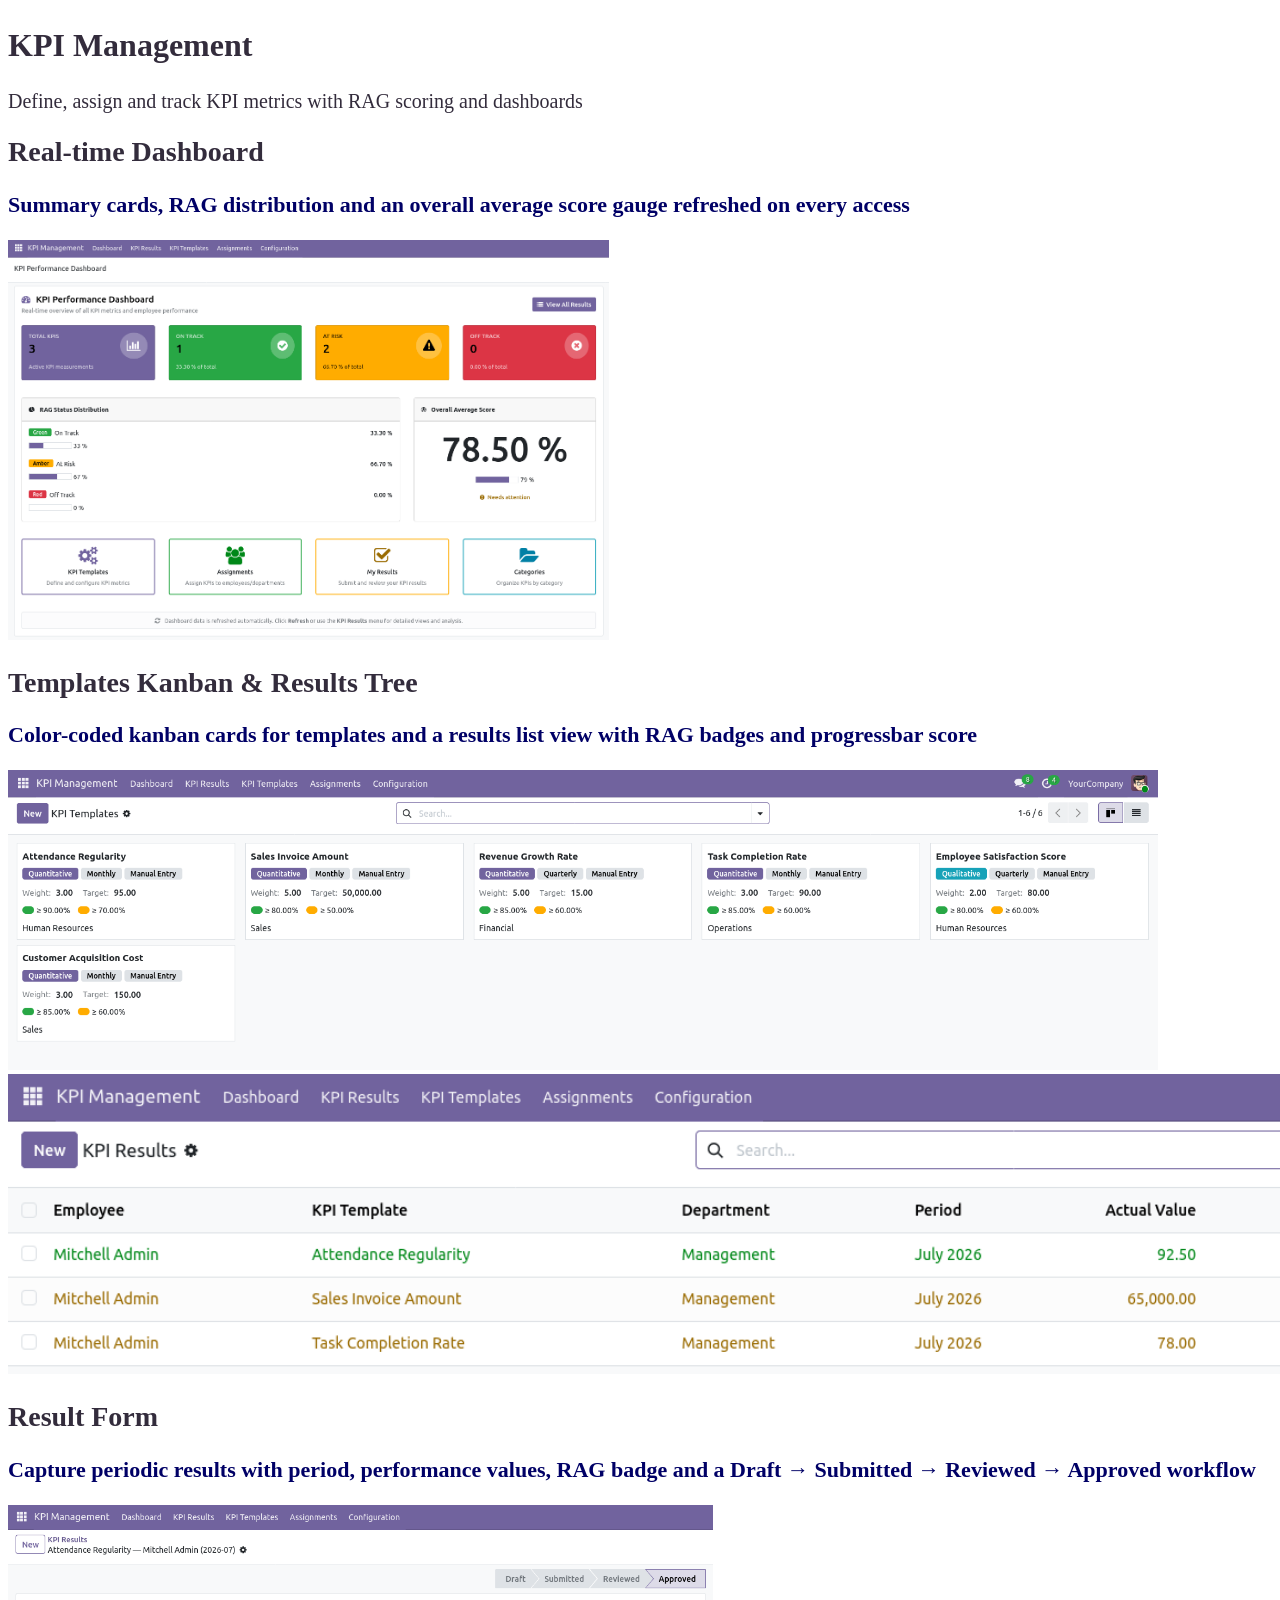
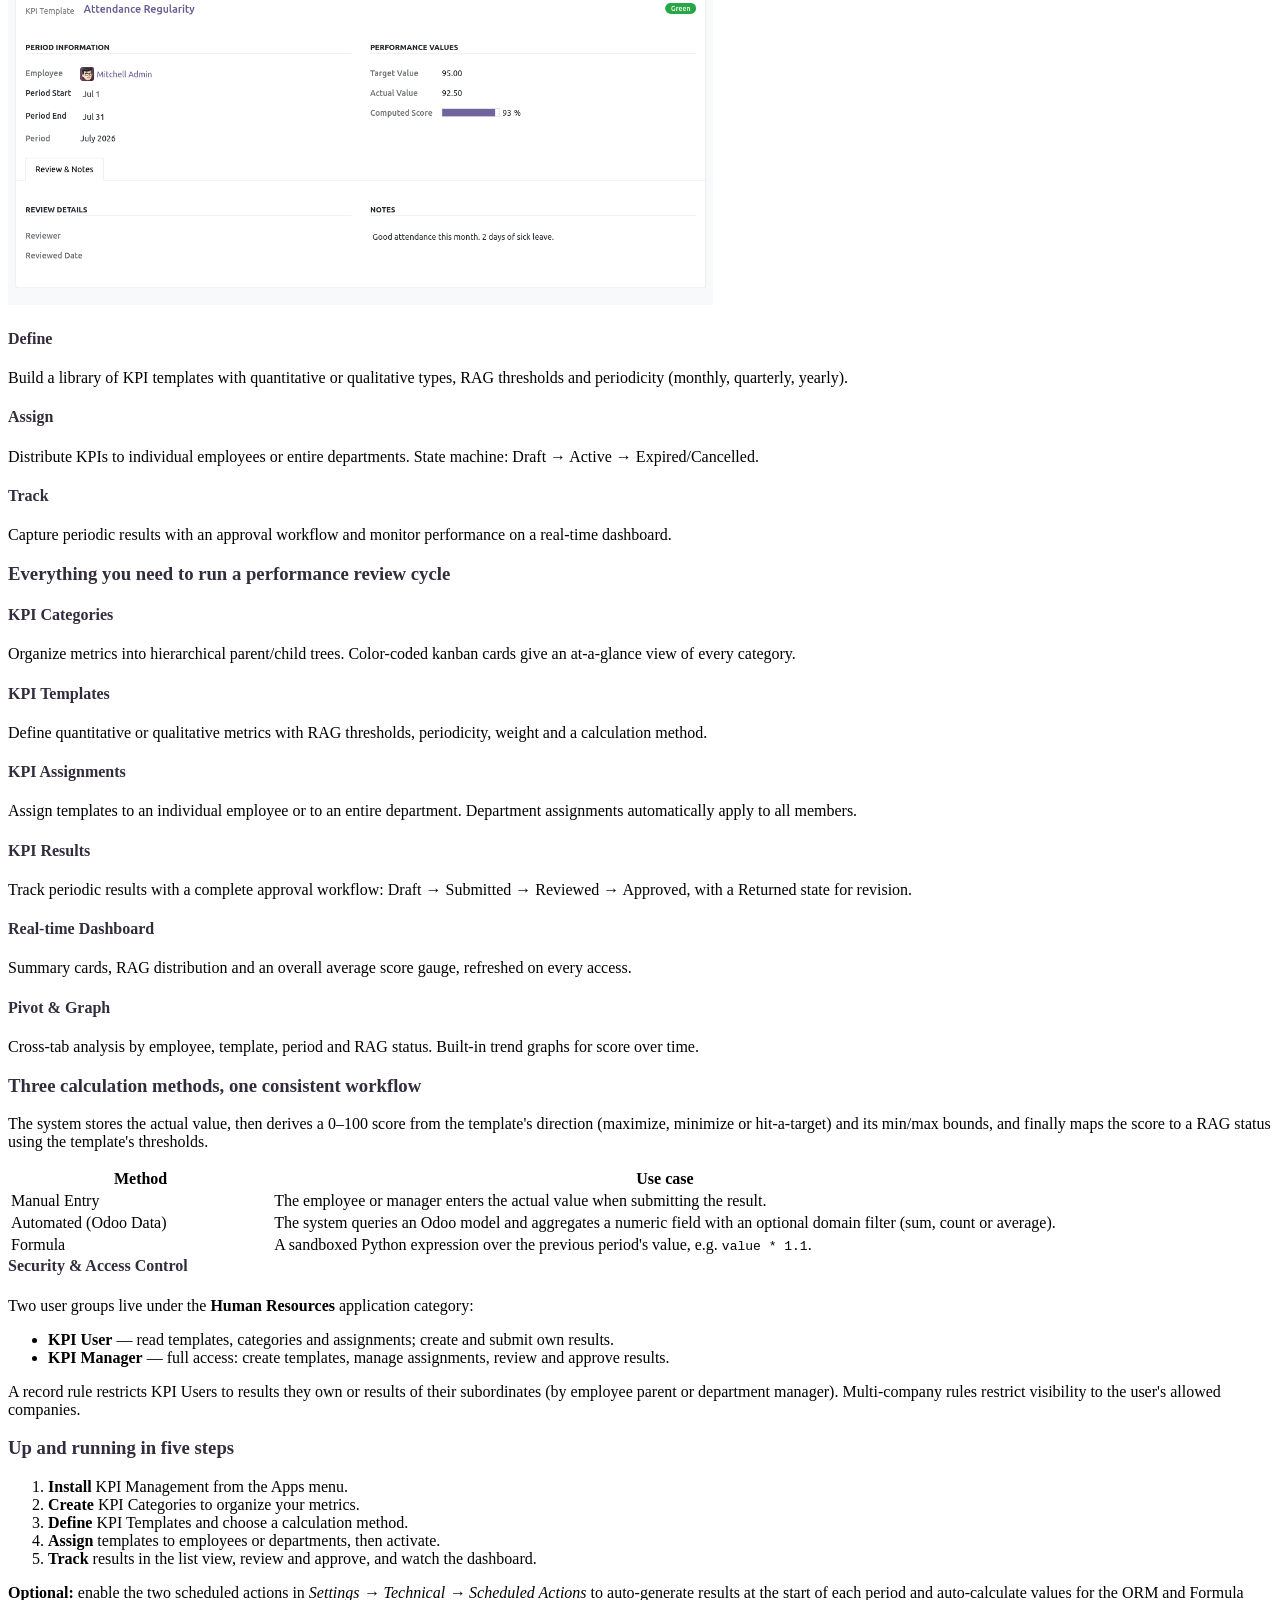
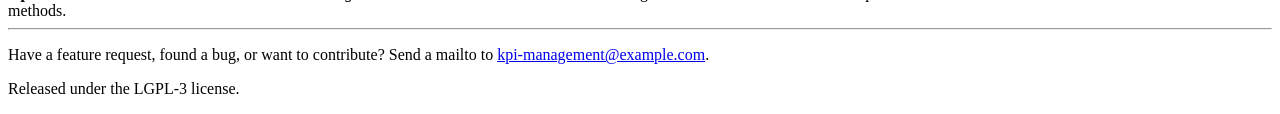
==== commit 80526617: "Initital commit: salon_management" ====
--- a/hr_performance_kpi/static/description/index.html
+++ b/hr_performance_kpi/static/description/index.html
@@ -5,18 +5,6 @@
 <title>KPI Management</title>
 </head>
 <body>
-
-<!-- ============================================================
-     BANNER
-     ============================================================ -->
-<section class="oe_container">
-    <div class="oe_row oe_spaced">
-        <div class="oe_span12 text-center">
-            <img src="banner.gif" style="width: 100%; max-width: 100%; height: auto;"/>
-        </div>
-    </div>
-</section>
-
 <!-- ============================================================
      HERO
      ============================================================ -->
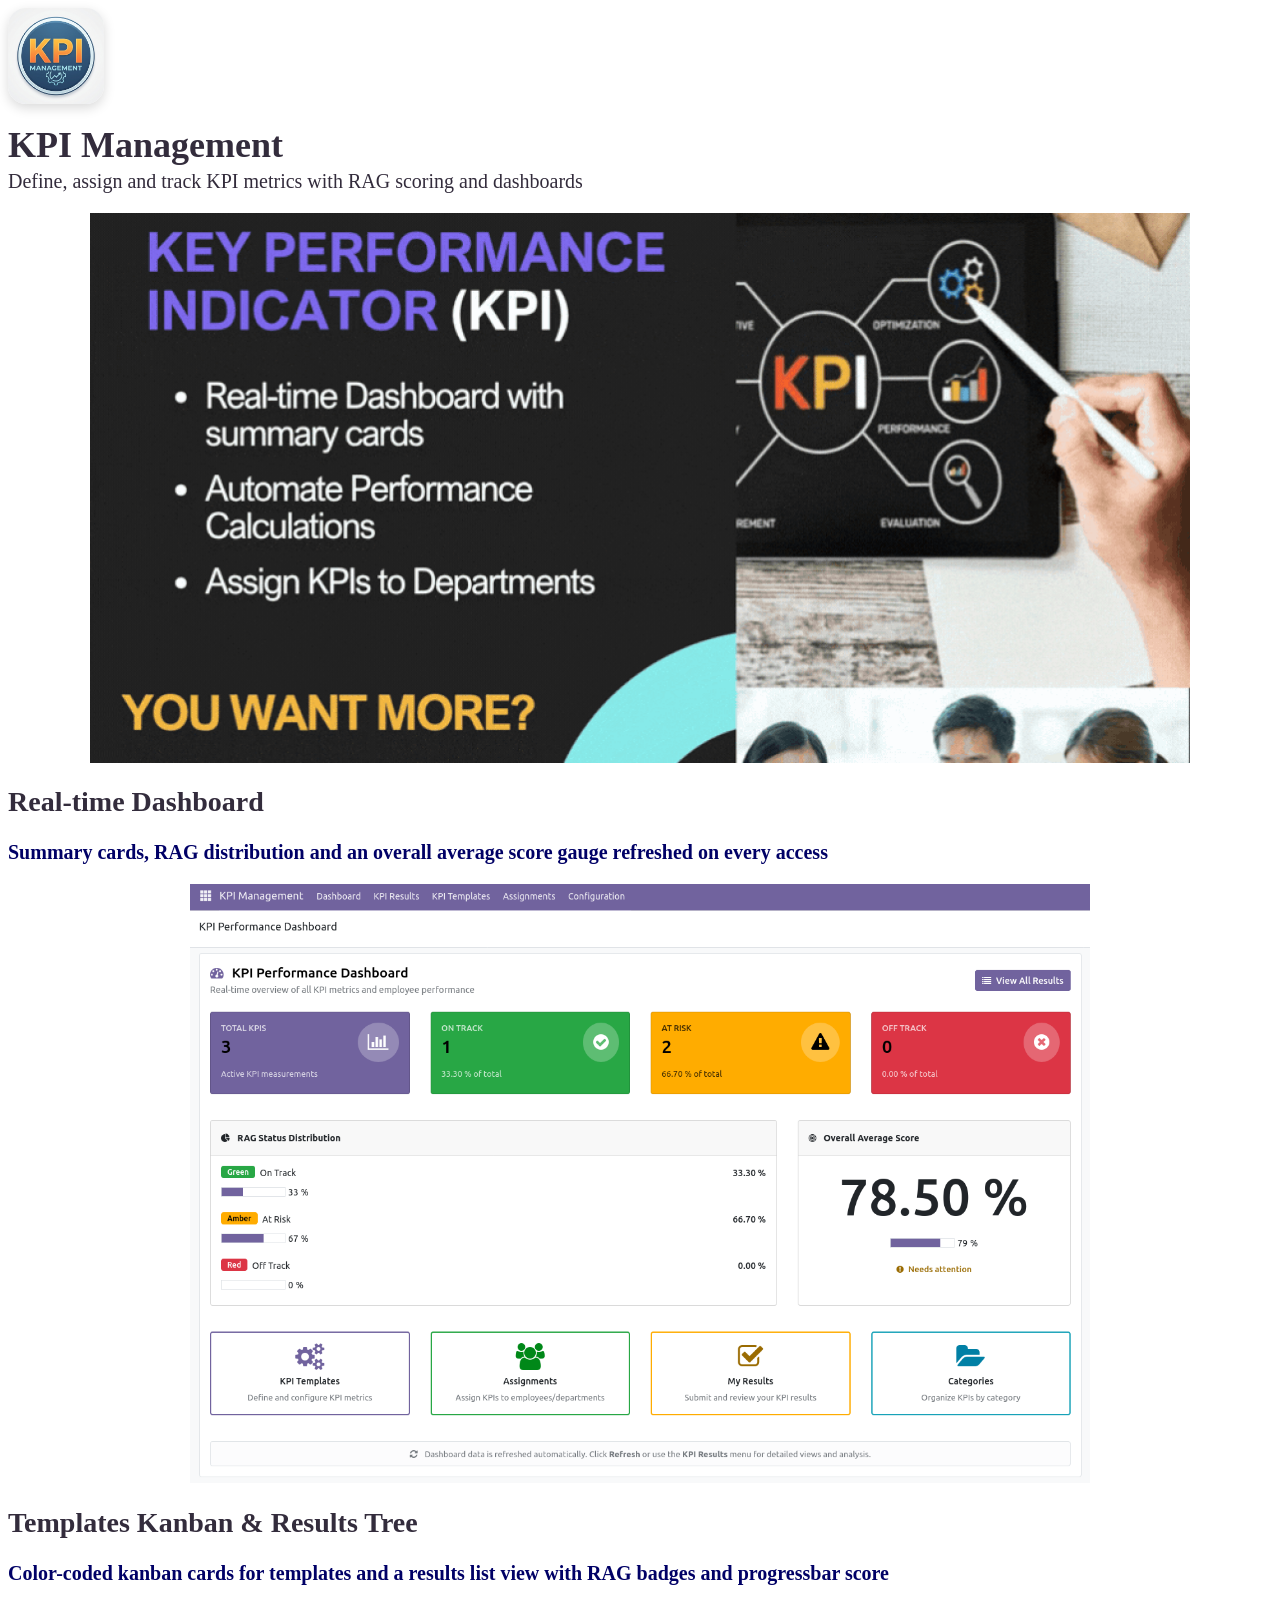
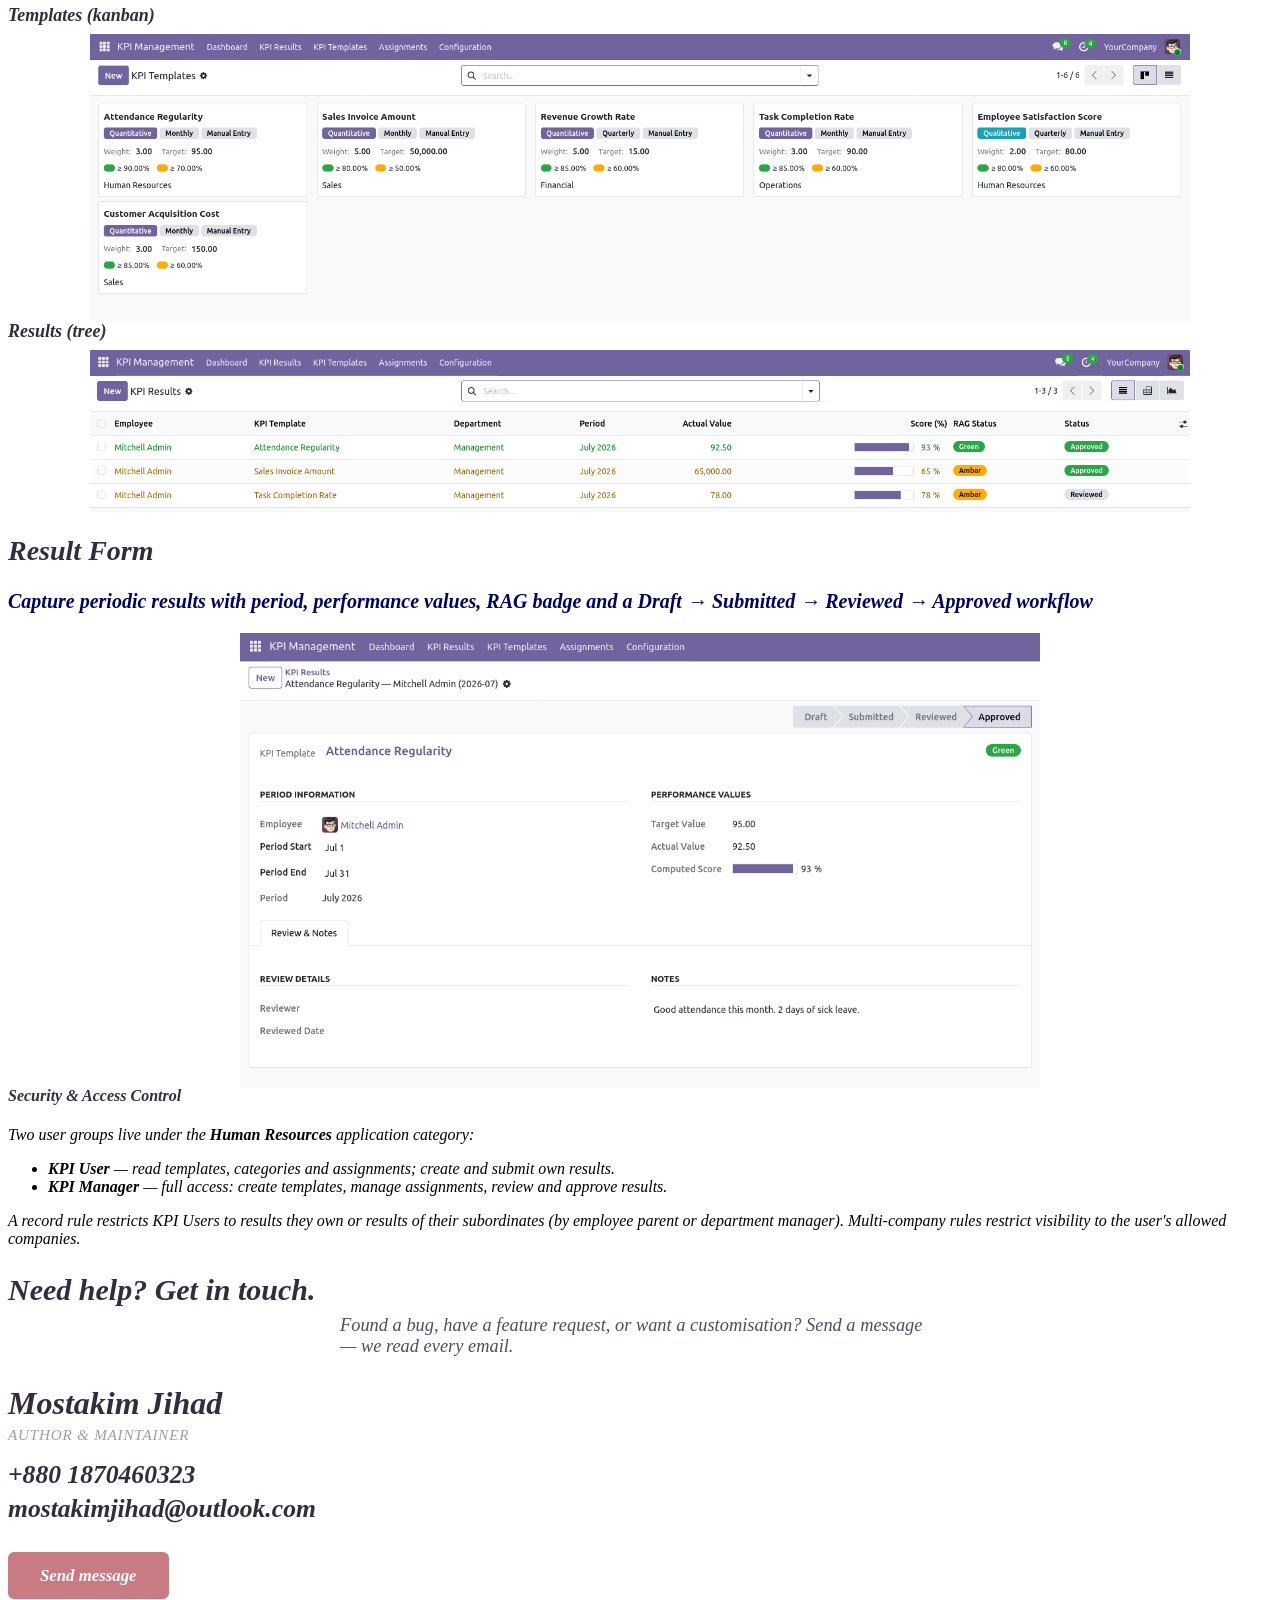
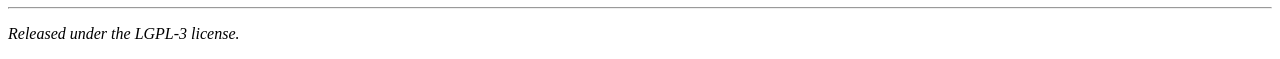
==== commit 2e56d4d1: "[DEPLOY] salon_management: index html changed" ====
--- a/hr_performance_kpi/static/description/index.html
+++ b/hr_performance_kpi/static/description/index.html
@@ -5,35 +5,49 @@
 <title>KPI Management</title>
 </head>
 <body>
+
 <!-- ============================================================
      HERO
+     icon.png  729x729  ratio 1.00
+     banner.gif 1103x551 ratio 2.00
      ============================================================ -->
 <section class="oe_container oe_dark">
     <div class="oe_row oe_spaced text-center">
         <div class="oe_span12">
-            <h2 class="oe_slogan" style="color:#332c3c;font-size: 32px;font-weight: bold;">
+            <a target="_blank" href="https://www.example.com">
+                <img src="icon.png" style="width:96px;height:96px;border-radius:18px;box-shadow:0 4px 12px rgba(0,0,0,0.15);"/>
+            </a>
+            <h1 class="oe_slogan" style="color:#332c3c;font-size:36px;font-weight:bold;margin:1rem 0 0.25rem;">
                 KPI Management
+            </h1>
+            <h3 class="oe_slogan" style="color:#332c3c;font-size:20px;font-weight:300;margin:0 0 1.25rem;">
+                Define, assign and track KPI metrics with RAG scoring and dashboards
+            </h3>
+        </div>
+    </div>
+    <div class="oe_demo oe_picture oe_screenshot" style="text-align:center;">
+        <img src="banner.gif"
+             style="width:100%;max-width:1100px;height:auto;display:block;margin:0 auto;"/>
+    </div>
+</section>
+
+<!-- ============================================================
+     REAL-TIME DASHBOARD
+     dashboard.png  1395x929  ratio 1.50
+     ============================================================ -->
+<section class="oe_container">
+    <div class="oe_row oe_spaced">
+        <div class="oe_span12">
+            <h2 class="oe_slogan" style="color:#332c3c;font-size:28px;font-weight:bold;">
+                Real-time Dashboard
             </h2>
-            <h3 class="oe_slogan" style="color:#332c3c;font-size: 20px;font-weight: 300;">
-                Define, assign and track KPI metrics with RAG scoring and dashboards
-            </h3>
-        </div>
-    </div>
-</section>
-
-<!-- ============================================================
-     DASHBOARD SCREENSHOT
-     ============================================================ -->
-<section class="oe_container">
-    <div class="oe_row oe_spaced">
-        <div class="oe_span12">
-            <h2 class="oe_slogan" style="color:#332c3c;font-size: 28px;">Real-time Dashboard</h2>
-            <h3 class="oe_slogan" style="color:#000066;font-size: 22px;">
+            <h3 class="oe_slogan" style="color:#000066;font-size:20px;">
                 Summary cards, RAG distribution and an overall average score gauge
                 refreshed on every access
             </h3>
-            <div class="oe_demo oe_picture oe_screenshot">
-                <img src="dashboard.png" style="height:400px;">
+            <div class="oe_demo oe_picture oe_screenshot" style="text-align:center;">
+                <img src="dashboard.png"
+                     style="width:100%;max-width:900px;height:auto;display:block;margin:0 auto;"/>
             </div>
         </div>
     </div>
@@ -41,26 +55,40 @@
 
 <!-- ============================================================
      TEMPLATES KANBAN + RESULTS TREE
+     kpi_templates_kanban.png  1847x482  ratio 3.83  (wide strip)
+     kpi_results_tree.png      1840x271  ratio 6.79  (ultra-wide strip)
      ============================================================ -->
 <section class="oe_container oe_dark">
     <div class="oe_row oe_spaced">
         <div class="oe_span12">
-            <h2 class="oe_slogan" style="color:#332c3c;font-size: 28px;">Templates Kanban &amp; Results Tree</h2>
-            <h3 class="oe_slogan" style="color:#000066;font-size: 22px;">
+            <h2 class="oe_slogan" style="color:#332c3c;font-size:28px;font-weight:bold;">
+                Templates Kanban &amp; Results Tree
+            </h2>
+            <h3 class="oe_slogan" style="color:#000066;font-size:20px;">
                 Color-coded kanban cards for templates and a results list view with
                 RAG badges and progressbar score
             </h3>
         </div>
     </div>
     <div class="oe_row oe_spaced">
-        <div class="oe_span6">
+        <div class="oe_span12">
+            <h4 class="oe_slogan" style="color:#332c3c;font-size:18px;text-align:left;margin:0 0 0.5rem;">
+                <i class="fa fa-folder-open mr-2"/> Templates (kanban)
+            </h4>
             <div class="oe_demo oe_picture oe_screenshot">
-                <img src="kpi_templates_kanban.png" style="height:300px;">
-            </div>
-        </div>
-        <div class="oe_span6">
+                <img src="kpi_templates_kanban.png"
+                     style="width:100%;max-width:1100px;height:auto;display:block;margin:0 auto;"/>
+            </div>
+        </div>
+    </div>
+    <div class="oe_row oe_spaced">
+        <div class="oe_span12">
+            <h4 class="oe_slogan" style="color:#332c3c;font-size:18px;text-align:left;margin:0 0 0.5rem;">
+                <i class="fa fa-list mr-2"/> Results (tree)
+            </h4>
             <div class="oe_demo oe_picture oe_screenshot">
-                <img src="kpi_results_tree.png" style="height:300px;">
+                <img src="kpi_results_tree.png"
+                     style="width:100%;max-width:1100px;height:auto;display:block;margin:0 auto;"/>
             </div>
         </div>
     </div>
@@ -68,179 +96,28 @@
 
 <!-- ============================================================
      RESULT FORM
+     kpi_results_form.png  1211x687  ratio 1.76
      ============================================================ -->
 <section class="oe_container">
     <div class="oe_row oe_spaced">
         <div class="oe_span12">
-            <h2 class="oe_slogan" style="color:#332c3c;font-size: 28px;">Result Form</h2>
-            <h3 class="oe_slogan" style="color:#000066;font-size: 22px;">
+            <h2 class="oe_slogan" style="color:#332c3c;font-size:28px;font-weight:bold;">Result Form</h2>
+            <h3 class="oe_slogan" style="color:#000066;font-size:20px;">
                 Capture periodic results with period, performance values, RAG badge
-                and a Draft &rarr; Submitted &rarr; Reviewed &rarr; Approved workflow
-            </h3>
-            <div class="oe_demo oe_picture oe_screenshot">
-                <img src="kpi_results_form.png" style="height:400px;">
-            </div>
-        </div>
-    </div>
-</section>
-
-<!-- ============================================================
-     VALUE PROPOSITION — three feature cards
+                and a Draft → Submitted → Reviewed → Approved workflow
+            </h3>
+            <div class="oe_demo oe_picture oe_screenshot" style="text-align:center;">
+                <img src="kpi_results_form.png"
+                     style="width:100%;max-width:800px;height:auto;display:block;margin:0 auto;"/>
+            </div>
+        </div>
+    </div>
+</section>
+
+<!-- ============================================================
+     SECURITY &amp; ACCESS CONTROL
      ============================================================ -->
 <section class="oe_container oe_dark">
-    <div class="oe_row oe_spaced">
-        <div class="oe_span4">
-            <h4 style="color:#332c3c;">
-                <i class="fa fa-bullseye text-primary mr-2"></i>Define
-            </h4>
-            <p>
-                Build a library of KPI templates with quantitative or qualitative
-                types, RAG thresholds and periodicity (monthly, quarterly, yearly).
-            </p>
-        </div>
-        <div class="oe_span4">
-            <h4 style="color:#332c3c;">
-                <i class="fa fa-users text-success mr-2"></i>Assign
-            </h4>
-            <p>
-                Distribute KPIs to individual employees or entire departments.
-                State machine: Draft &rarr; Active &rarr; Expired/Cancelled.
-            </p>
-        </div>
-        <div class="oe_span4">
-            <h4 style="color:#332c3c;">
-                <i class="fa fa-tachometer text-warning mr-2"></i>Track
-            </h4>
-            <p>
-                Capture periodic results with an approval workflow and monitor
-                performance on a real-time dashboard.
-            </p>
-        </div>
-    </div>
-</section>
-
-<!-- ============================================================
-     FEATURES
-     ============================================================ -->
-<section class="oe_container">
-    <div class="oe_row oe_spaced text-center">
-        <h3 class="oe_slogan" style="color:#332c3c;">
-            Everything you need to run a performance review cycle
-        </h3>
-    </div>
-    <div class="oe_row oe_spaced">
-        <div class="oe_span6">
-            <h4 style="color:#332c3c;">
-                <i class="fa fa-folder-open text-primary mr-2"></i>KPI Categories
-            </h4>
-            <p>
-                Organize metrics into hierarchical parent/child trees. Color-coded
-                kanban cards give an at-a-glance view of every category.
-            </p>
-        </div>
-        <div class="oe_span6">
-            <h4 style="color:#332c3c;">
-                <i class="fa fa-cogs text-primary mr-2"></i>KPI Templates
-            </h4>
-            <p>
-                Define quantitative or qualitative metrics with RAG thresholds,
-                periodicity, weight and a calculation method.
-            </p>
-        </div>
-    </div>
-    <div class="oe_row oe_spaced">
-        <div class="oe_span6">
-            <h4 style="color:#332c3c;">
-                <i class="fa fa-user-plus text-success mr-2"></i>KPI Assignments
-            </h4>
-            <p>
-                Assign templates to an individual employee or to an entire
-                department. Department assignments automatically apply to all
-                members.
-            </p>
-        </div>
-        <div class="oe_span6">
-            <h4 style="color:#332c3c;">
-                <i class="fa fa-check-square-o text-success mr-2"></i>KPI Results
-            </h4>
-            <p>
-                Track periodic results with a complete approval workflow:
-                Draft &rarr; Submitted &rarr; Reviewed &rarr; Approved, with a
-                Returned state for revision.
-            </p>
-        </div>
-    </div>
-    <div class="oe_row oe_spaced">
-        <div class="oe_span6">
-            <h4 style="color:#332c3c;">
-                <i class="fa fa-dashboard text-warning mr-2"></i>Real-time Dashboard
-            </h4>
-            <p>
-                Summary cards, RAG distribution and an overall average score
-                gauge, refreshed on every access.
-            </p>
-        </div>
-        <div class="oe_span6">
-            <h4 style="color:#332c3c;">
-                <i class="fa fa-bar-chart text-warning mr-2"></i>Pivot &amp; Graph
-            </h4>
-            <p>
-                Cross-tab analysis by employee, template, period and RAG status.
-                Built-in trend graphs for score over time.
-            </p>
-        </div>
-    </div>
-</section>
-
-<!-- ============================================================
-     CALCULATION METHODS
-     ============================================================ -->
-<section class="oe_container oe_dark">
-    <div class="oe_row oe_spaced">
-        <h3 class="oe_slogan text-center" style="color:#332c3c;">
-            Three calculation methods, one consistent workflow
-        </h3>
-        <p class="text-center">
-            The system stores the actual value, then derives a 0&ndash;100
-            score from the template's direction (maximize, minimize or
-            hit-a-target) and its min/max bounds, and finally maps the score
-            to a RAG status using the template's thresholds.
-        </p>
-        <table class="table table-bordered oe_mt16">
-            <thead>
-                <tr>
-                    <th style="width: 25%;">Method</th>
-                    <th>Use case</th>
-                </tr>
-            </thead>
-            <tbody>
-                <tr>
-                    <td>
-                        <span class="label label-primary">Manual Entry</span>
-                    </td>
-                    <td>The employee or manager enters the actual value when submitting the result.</td>
-                </tr>
-                <tr>
-                    <td>
-                        <span class="label label-success">Automated (Odoo Data)</span>
-                    </td>
-                    <td>The system queries an Odoo model and aggregates a numeric field with an optional domain filter (sum, count or average).</td>
-                </tr>
-                <tr>
-                    <td>
-                        <span class="label label-warning">Formula</span>
-                    </td>
-                    <td>A sandboxed Python expression over the previous period's value, e.g. <code>value * 1.1</code>.</td>
-                </tr>
-            </tbody>
-        </table>
-    </div>
-</section>
-
-<!-- ============================================================
-     SECURITY
-     ============================================================ -->
-<section class="oe_container">
     <div class="oe_row oe_spaced">
         <div class="oe_span8 oe_offset2">
             <div class="alert alert-info" role="alert" style="margin-bottom: 0;">
@@ -248,12 +125,12 @@
                     <i class="fa fa-lock mr-2"></i>Security &amp; Access Control
                 </h4>
                 <p>
-                    Two user groups live under the
-                    <strong>Human Resources</strong> application category:
+                    Two user groups live under the <strong>Human Resources</strong>
+                    application category:
                 </p>
                 <ul>
-                    <li><strong>KPI User</strong> &mdash; read templates, categories and assignments; create and submit own results.</li>
-                    <li><strong>KPI Manager</strong> &mdash; full access: create templates, manage assignments, review and approve results.</li>
+                    <li><strong>KPI User</strong> — read templates, categories and assignments; create and submit own results.</li>
+                    <li><strong>KPI Manager</strong> — full access: create templates, manage assignments, review and approve results.</li>
                 </ul>
                 <p style="margin-bottom:0;">
                     A record rule restricts KPI Users to results they own or
@@ -267,28 +144,39 @@
 </section>
 
 <!-- ============================================================
-     SETUP STEPS
-     ============================================================ -->
-<section class="oe_container oe_dark">
-    <div class="oe_row oe_spaced">
-        <h3 class="oe_slogan text-center" style="color:#332c3c;">
-            Up and running in five steps
-        </h3>
-        <div class="oe_span10 oe_offset1">
-            <ol class="oe_mt16">
-                <li><strong>Install</strong> KPI Management from the Apps menu.</li>
-                <li><strong>Create</strong> KPI Categories to organize your metrics.</li>
-                <li><strong>Define</strong> KPI Templates and choose a calculation method.</li>
-                <li><strong>Assign</strong> templates to employees or departments, then activate.</li>
-                <li><strong>Track</strong> results in the list view, review and approve, and watch the dashboard.</li>
-            </ol>
-            <div class="alert alert-info" role="alert">
-                <i class="fa fa-clock-o mr-2"></i>
-                <strong>Optional:</strong> enable the two scheduled actions in
-                <em>Settings &rarr; Technical &rarr; Scheduled Actions</em> to
-                auto-generate results at the start of each period and
-                auto-calculate values for the ORM and Formula methods.
-            </div>
+     CONTACT — big text, lead-gen focused (no card design)
+     ============================================================ -->
+<section class="oe_container">
+    <div class="oe_row oe_spaced text-center">
+        <div class="oe_span12">
+            <h2 class="oe_slogan" style="color:#332c3c;font-size:30px;font-weight:bold;margin-bottom:0.5rem;">
+                Need help? Get in touch.
+            </h2>
+            <p style="color:#4a4f63;font-size:1.15rem;margin:0 auto 1.75rem;max-width:600px;">
+                Found a bug, have a feature request, or want a customisation?
+                Send a message — we read every email.
+            </p>
+
+            <p style="margin:0.25rem 0;color:#332c3c;font-size:2rem;font-weight:700;">
+                Mostakim Jihad
+            </p>
+            <p style="margin:0.25rem 0;color:#9aa0a8;font-size:0.95rem;letter-spacing:0.05em;text-transform:uppercase;">
+                Author &amp; Maintainer
+            </p>
+
+            <p style="margin:1rem 0 0.25rem;color:#332c3c;font-size:1.6rem;font-weight:600;">
+                <i class="fa fa-phone mr-2" style="color:#c97b84;"></i>
+                <a href="tel:+8801870460323" style="color:#332c3c;text-decoration:none;">+880 1870460323</a>
+            </p>
+            <p style="margin:0.25rem 0;color:#332c3c;font-size:1.6rem;font-weight:600;">
+                <i class="fa fa-envelope mr-2" style="color:#c97b84;"></i>
+                <a href="mailto:mostakimjihad@outlook.com" style="color:#332c3c;text-decoration:none;">mostakimjihad@outlook.com</a>
+            </p>
+
+            <a href="mailto:mostakimjihad@outlook.com?subject=KPI%20Management%20support"
+               style="display:inline-block;margin:1.5rem 0 0;background:#c97b84;color:#fff;padding:0.85rem 2rem;border-radius:6px;text-decoration:none;font-weight:600;font-size:1.05rem;">
+                Send message
+            </a>
         </div>
     </div>
 </section>
@@ -301,11 +189,6 @@
         <div class="oe_span8 oe_offset2">
             <hr/>
             <p>
-                Have a feature request, found a bug, or want to contribute?
-                Send a mailto to
-                <a href="mailto:kpi-management@example.com">kpi-management@example.com</a>.
-            </p>
-            <p>
                 Released under the
                 <span class="label label-default">LGPL-3</span>
                 license.
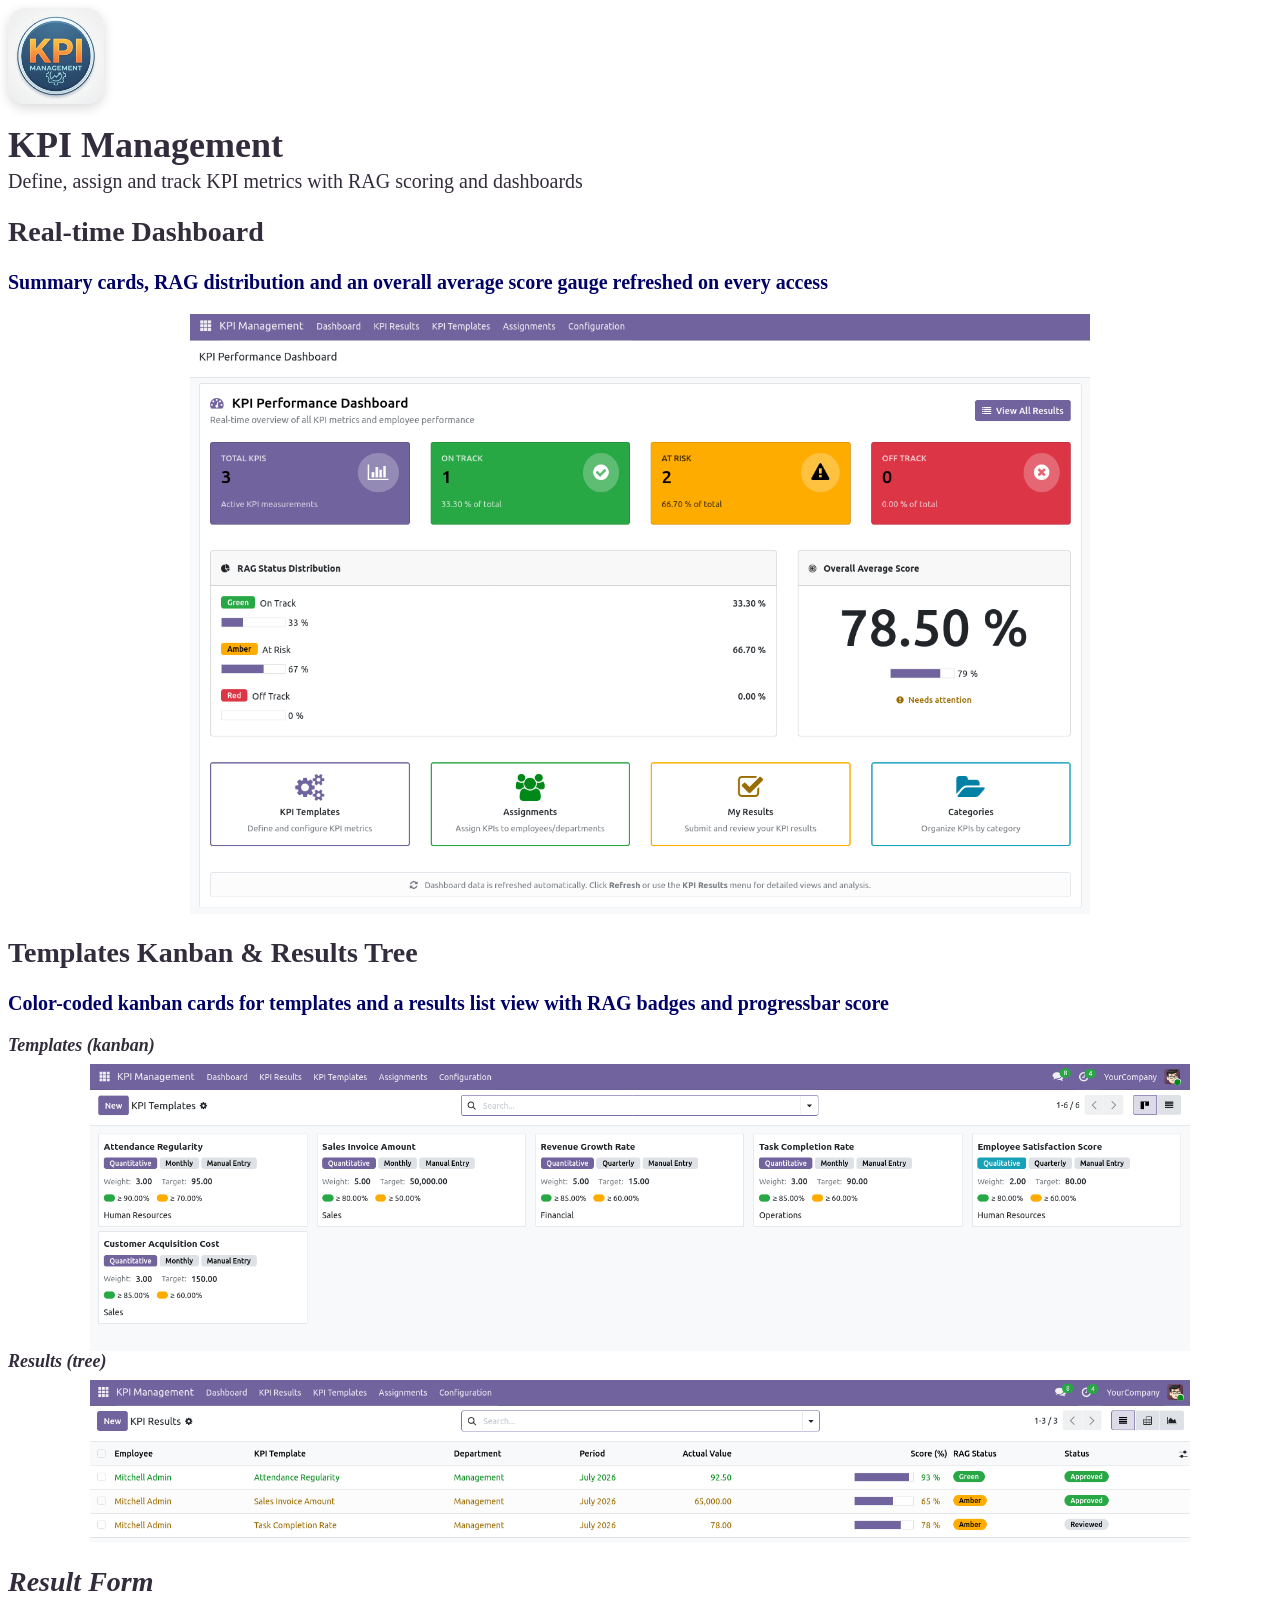
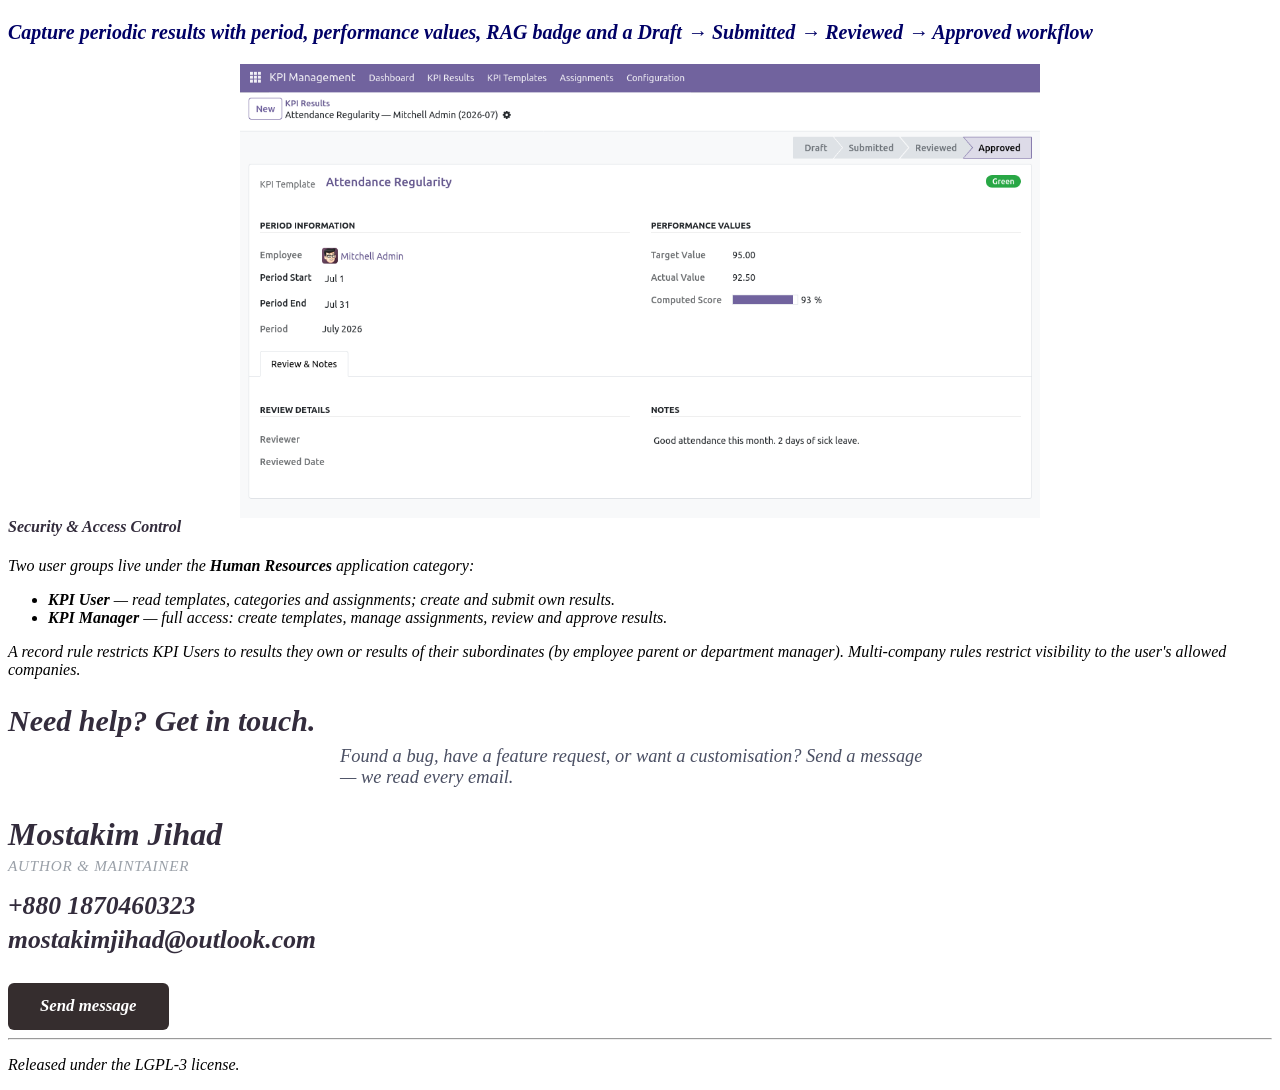
==== commit 376ca347: "[HOTFIX] index html updated" ====
--- a/hr_performance_kpi/static/description/index.html
+++ b/hr_performance_kpi/static/description/index.html
@@ -24,10 +24,6 @@
                 Define, assign and track KPI metrics with RAG scoring and dashboards
             </h3>
         </div>
-    </div>
-    <div class="oe_demo oe_picture oe_screenshot" style="text-align:center;">
-        <img src="banner.gif"
-             style="width:100%;max-width:1100px;height:auto;display:block;margin:0 auto;"/>
     </div>
 </section>
 
@@ -174,7 +170,7 @@
             </p>
 
             <a href="mailto:mostakimjihad@outlook.com?subject=KPI%20Management%20support"
-               style="display:inline-block;margin:1.5rem 0 0;background:#c97b84;color:#fff;padding:0.85rem 2rem;border-radius:6px;text-decoration:none;font-weight:600;font-size:1.05rem;">
+               style="display:inline-block;margin:1.5rem 0 0;background-color:#352d2e;color:#fff;padding:0.85rem 2rem;border-radius:6px;text-decoration:none;font-weight:600;font-size:1.05rem;">
                 Send message
             </a>
         </div>
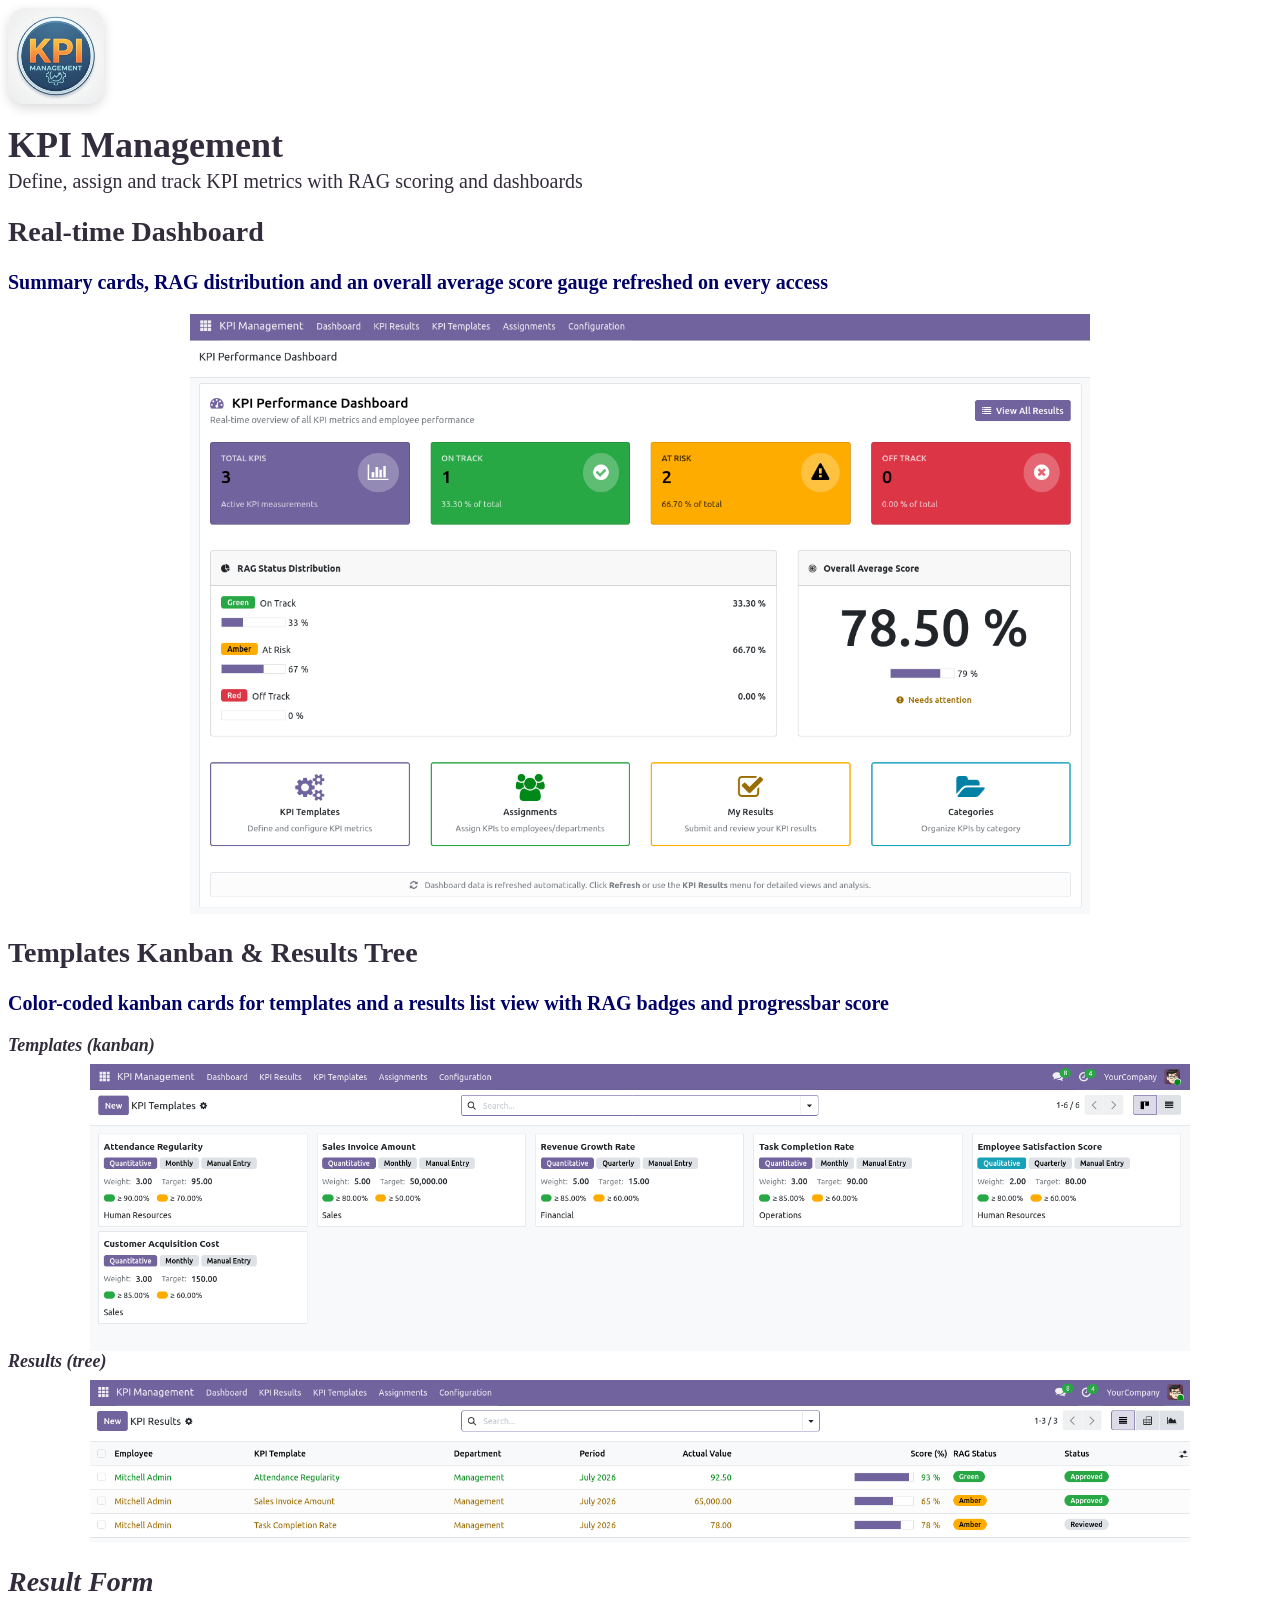
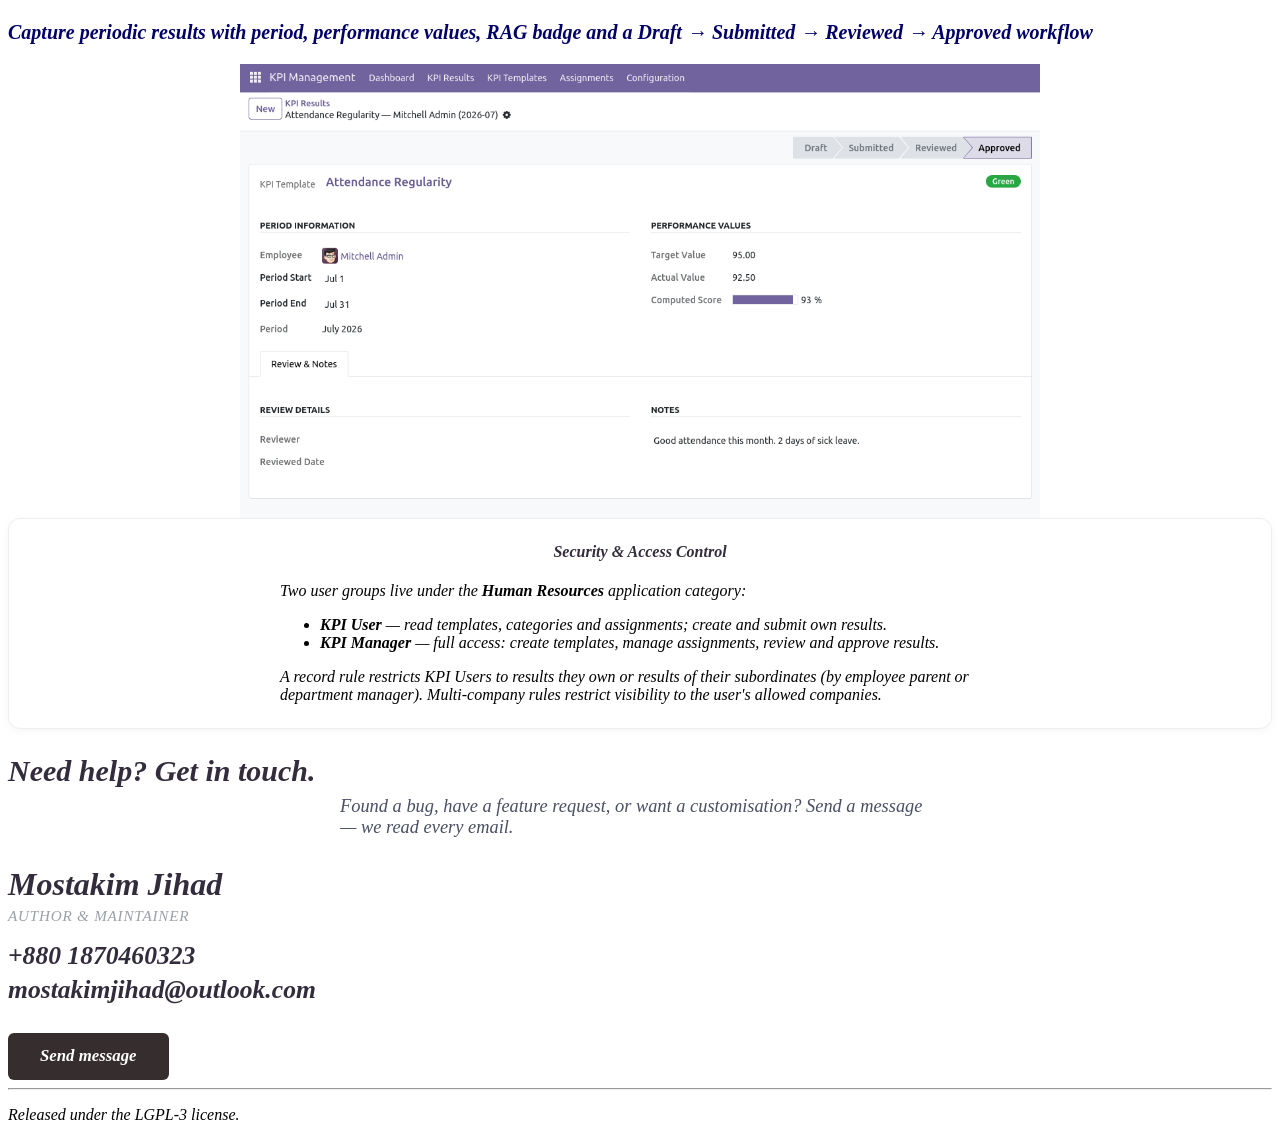
==== commit 7a5470d1: "[HOTFIX] index html updated" ====
--- a/hr_performance_kpi/static/description/index.html
+++ b/hr_performance_kpi/static/description/index.html
@@ -116,24 +116,26 @@
 <section class="oe_container oe_dark">
     <div class="oe_row oe_spaced">
         <div class="oe_span8 oe_offset2">
-            <div class="alert alert-info" role="alert" style="margin-bottom: 0;">
+            <div style="background:#fff;border-radius:12px;padding:1.5rem;border:1px solid #eee;box-shadow:0 2px 8px rgba(0,0,0,0.04);margin-bottom:0;text-align:center;">
                 <h4 style="color:#332c3c;margin-top:0;">
                     <i class="fa fa-lock mr-2"></i>Security &amp; Access Control
                 </h4>
-                <p>
-                    Two user groups live under the <strong>Human Resources</strong>
-                    application category:
-                </p>
-                <ul>
-                    <li><strong>KPI User</strong> — read templates, categories and assignments; create and submit own results.</li>
-                    <li><strong>KPI Manager</strong> — full access: create templates, manage assignments, review and approve results.</li>
-                </ul>
-                <p style="margin-bottom:0;">
-                    A record rule restricts KPI Users to results they own or
-                    results of their subordinates (by employee parent or
-                    department manager). Multi-company rules restrict visibility
-                    to the user's allowed companies.
-                </p>
+                <div style="max-width:720px;margin:0.75rem auto 0;text-align:left;">
+                    <p>
+                        Two user groups live under the <strong>Human Resources</strong>
+                        application category:
+                    </p>
+                    <ul>
+                        <li><strong>KPI User</strong> — read templates, categories and assignments; create and submit own results.</li>
+                        <li><strong>KPI Manager</strong> — full access: create templates, manage assignments, review and approve results.</li>
+                    </ul>
+                    <p style="margin-bottom:0;">
+                        A record rule restricts KPI Users to results they own or
+                        results of their subordinates (by employee parent or
+                        department manager). Multi-company rules restrict visibility
+                        to the user's allowed companies.
+                    </p>
+                </div>
             </div>
         </div>
     </div>
